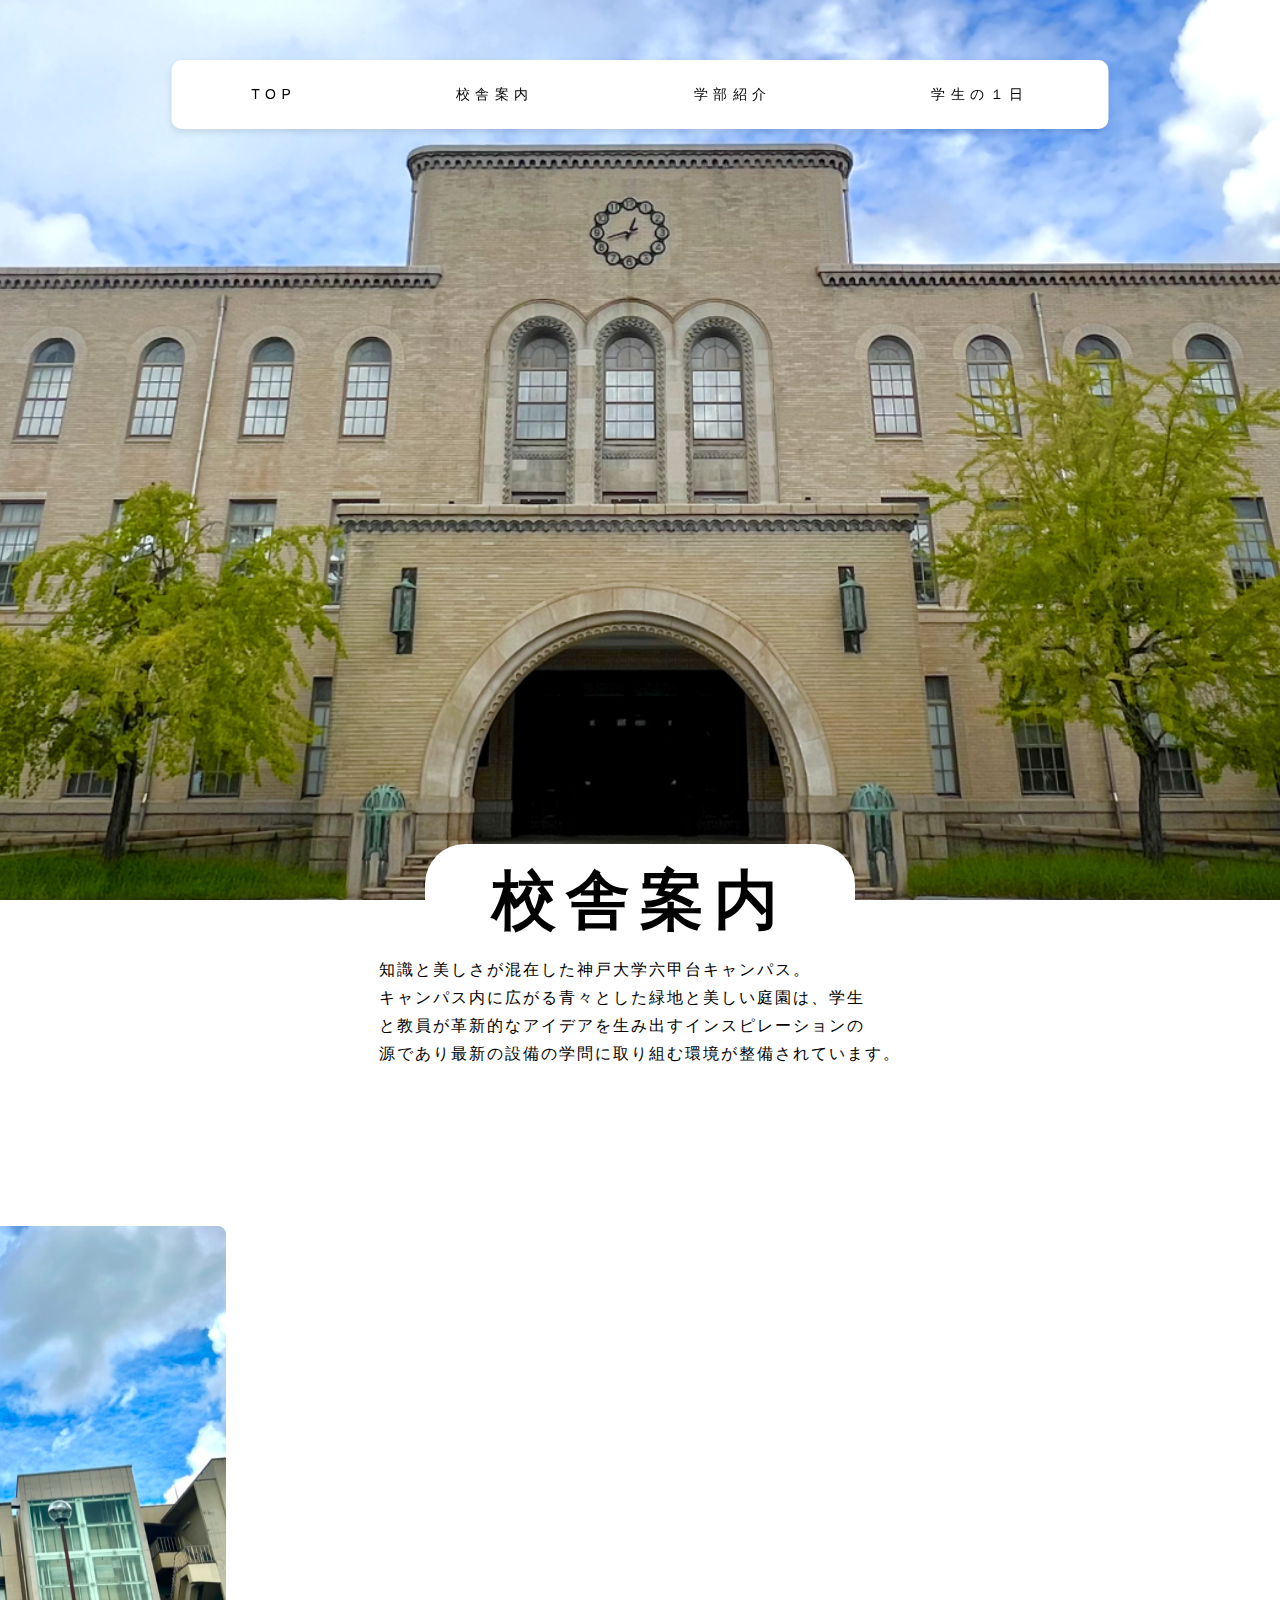
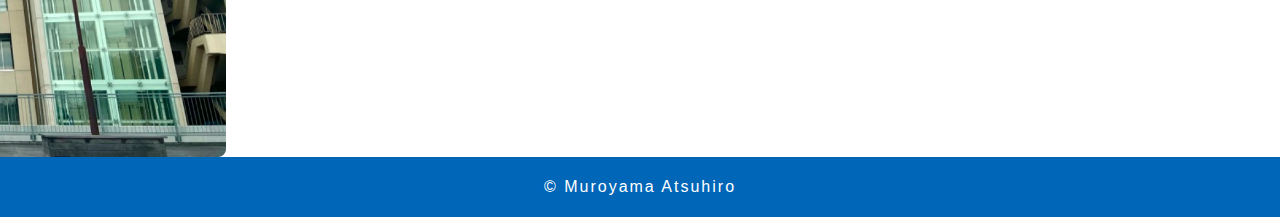
==== buildingindex.html @ 41a033a2 "add: make second view" ====
<!DOCTYPE html>
<html lang="en">
<head>
    <meta charset="UTF-8">
    <meta http-equiv="X-UA-Compatible" content="IE=edge">
    <meta name="viewport" content="width=device-width, initial-scale=1.0">
    <link rel="stylesheet" href="buildingstyle.css">
    <link rel="stylesheet" href="slick.css">
    <link rel="stylesheet" href="slick-theme.css">
    <script src="https://ajax.googleapis.com/ajax/libs/jquery/3.7.0/jquery.min.js"></script>
    <title>Document</title>
</head>
<body>
    <header>
        <ul>
            <li><a href="index.html">TOP</a></li>
            <li><a href="buildingindex.html">校舎案内</a></li>
            <li><a href="fuclityindex.html">学部紹介</a></li>
            <li><a href="studentindex.html">学生の１日</a></li>
        </ul>
    </header>
    <section id = "firstview">
        <div class="firstview-textbox">
            <h1>校舎案内</h1>
        </div>
    </section>
    <section id = "building-list-main-text">
        <p>知識と美しさが混在した神戸大学六甲台キャンパス。<br>
        キャンパス内に広がる青々とした緑地と美しい庭園は、学生<br>
        と教員が革新的なアイデアを生み出すインスピレーションの<br>
        源であり最新の設備の学問に取り組む環境が整備されています。
        </p>
    </section>
    <div class="building-list-images">
        <div>
            <img src="images/2_list_b.png" alt="" class="slide-img">
        </div>
        <div>
            <img src="images/2_list_e.png" alt="" class="slide-img">
        </div>
        <div>
            <img src="images/2_list_golabl.png" alt="" class="slide-img">
        </div>
    </div>
    <footer>
        <p>&copy; Muroyama Atsuhiro</p>
    </footer>
    <script src="js/wave.js"></script>
    <script src="js/slick.min.js"></script>
    <script src="js/main.js"></script>
</body>
</html>
---- buildingstyle.css ----
* {
    box-sizing: border-box;
    padding: 0;
    margin: 0;
}

p {
    font-size: 16px;
    letter-spacing: 2px;
}

body {
    font-family: 'Noto Sans JP', sans-serif;
}

a {
    color: inherit;
    text-decoration: none;
}

h2 {
    font-size: 16px;
    letter-spacing: 3px;

}

header {
    position: fixed;
    background-color: #fff;
    z-index: 1000;
    margin: 60px auto;
    left: 50%;
    transform: translateX(-50%);
    max-width: 937px;
    width: 100%;
    height: 69px;
    line-height: 69px;
    border-radius: 10px;
    box-shadow: 0 3px 6px rgba(0, 0, 0, 0.1);
}

ul {
    display: flex;
    justify-content: space-around;
    list-style: none;
    font-size: 14px;
    letter-spacing: 5.5px;
    font-weight: 500;
}

@media (max-width: 960px) {
    header {
        display: none;
    }
}

#firstview {
    background-color: #EBECEF;
    width: 100vw;
    height: 100vh;
    background-image:url(images/2_firstVIew.png);
    background-size: cover;
    background-position: center;
    position: relative;
}

#firstview h1{
    display: block;
    font-size: 64px;
    letter-spacing: 10px;
    background-color: #fff;
    text-align: center;
    width: 430px;
    height: 112px;
    line-height: 112px;
    border-radius: 40px;
    position: absolute;
    top:100%;
    transform: translateY(-50%);
    left: 0;
    right: 0;
    margin: auto;
}
.firstview-textbox{
    /* position: absolute;
    top:100%;
    transform: translateY(-50%); */
}
#building-list-main-text{
    margin-top: 56px;
    position: relative;
    height: 30vh;
}
#building-list-main-text p{
    line-height: 28px;
    position: absolute;
    /* 絶対位置指定を使用 */
    top: 0;
    /* 上端を画面の中央に配置 */
    left: 50%;
    /* 左端を画面の中央に配置 */
    transform: translateX(-50%);
    /* 中央揃えにするためにオフセットを調整 */
}
.building-list-images img{
    max-width: 858px;
    width: 100%;
    margin: 0 auto;
    padding: 0 30px;
}










footer {
    height: 60px;
    color: #fff;
    line-height: 60px;
    background-color: #0066B8;
    text-align: center;
    font-size: 14px;
    letter-spacing: 2px;
}
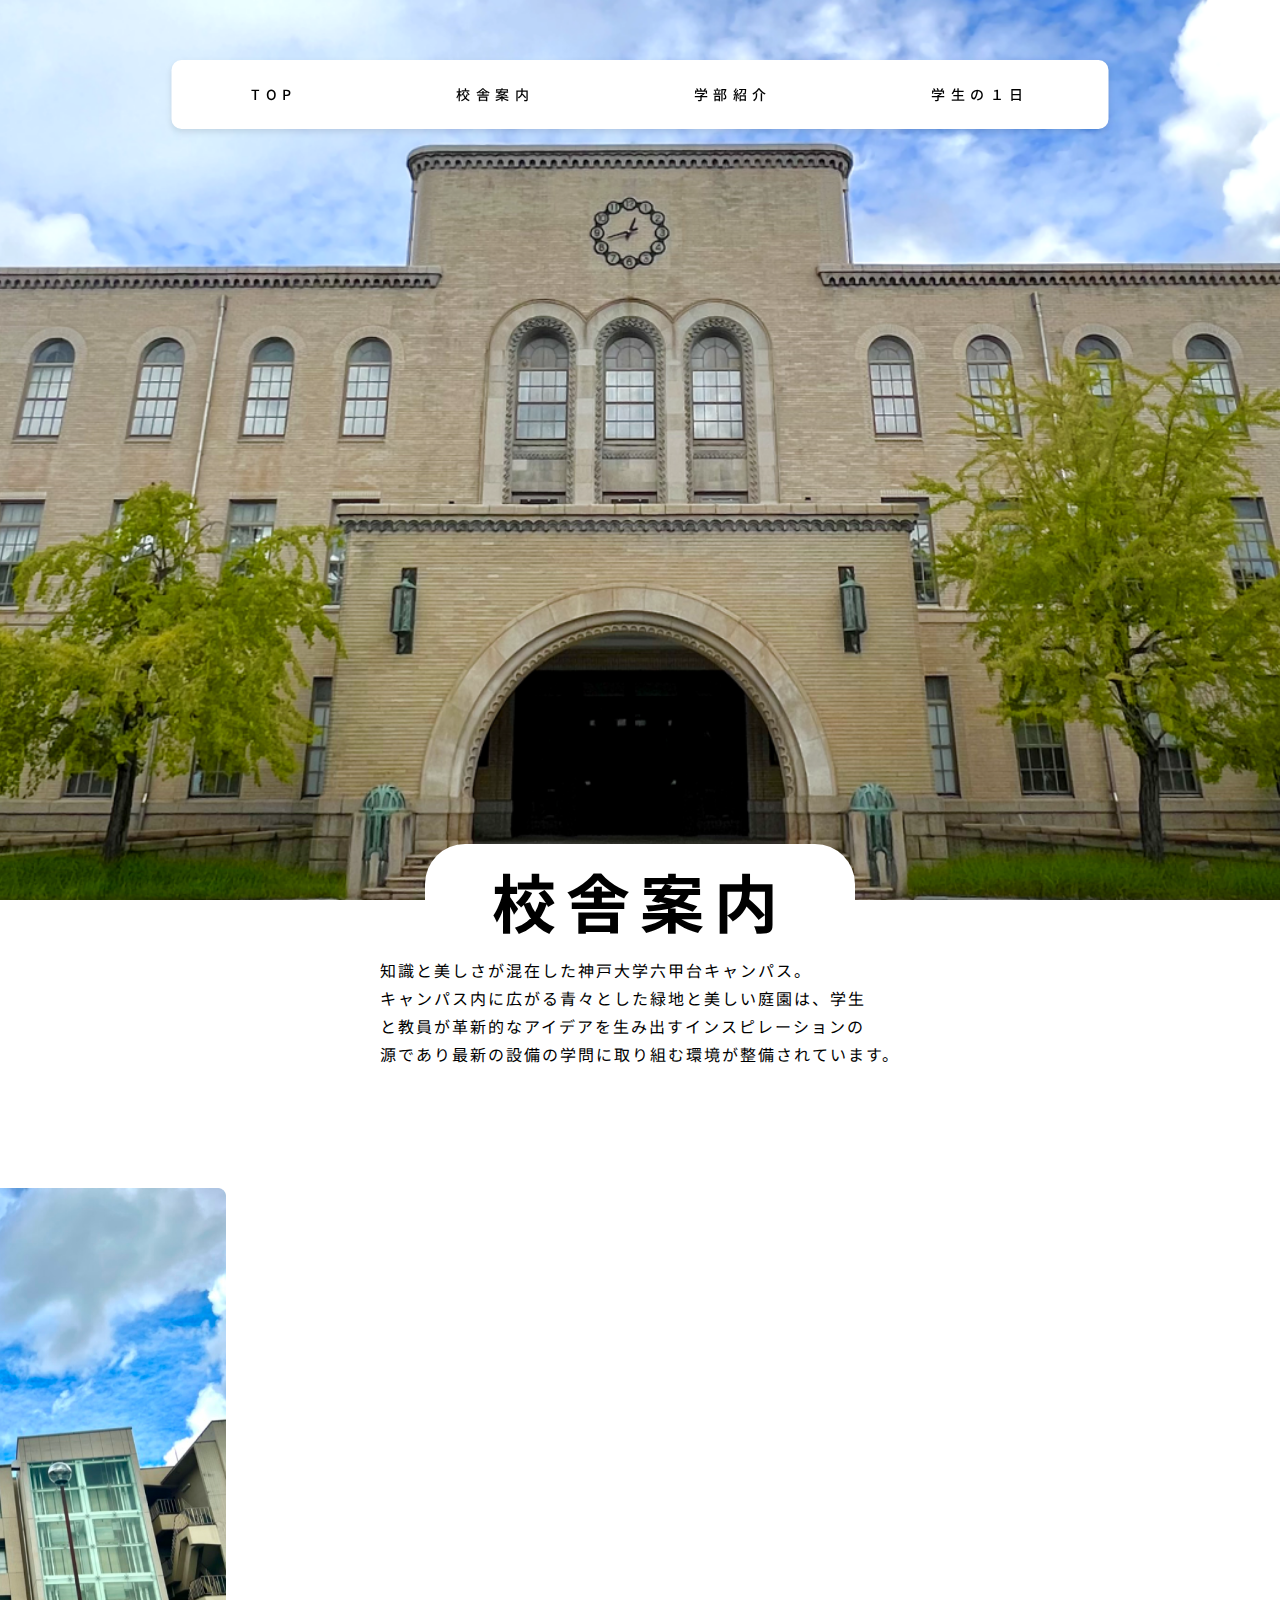
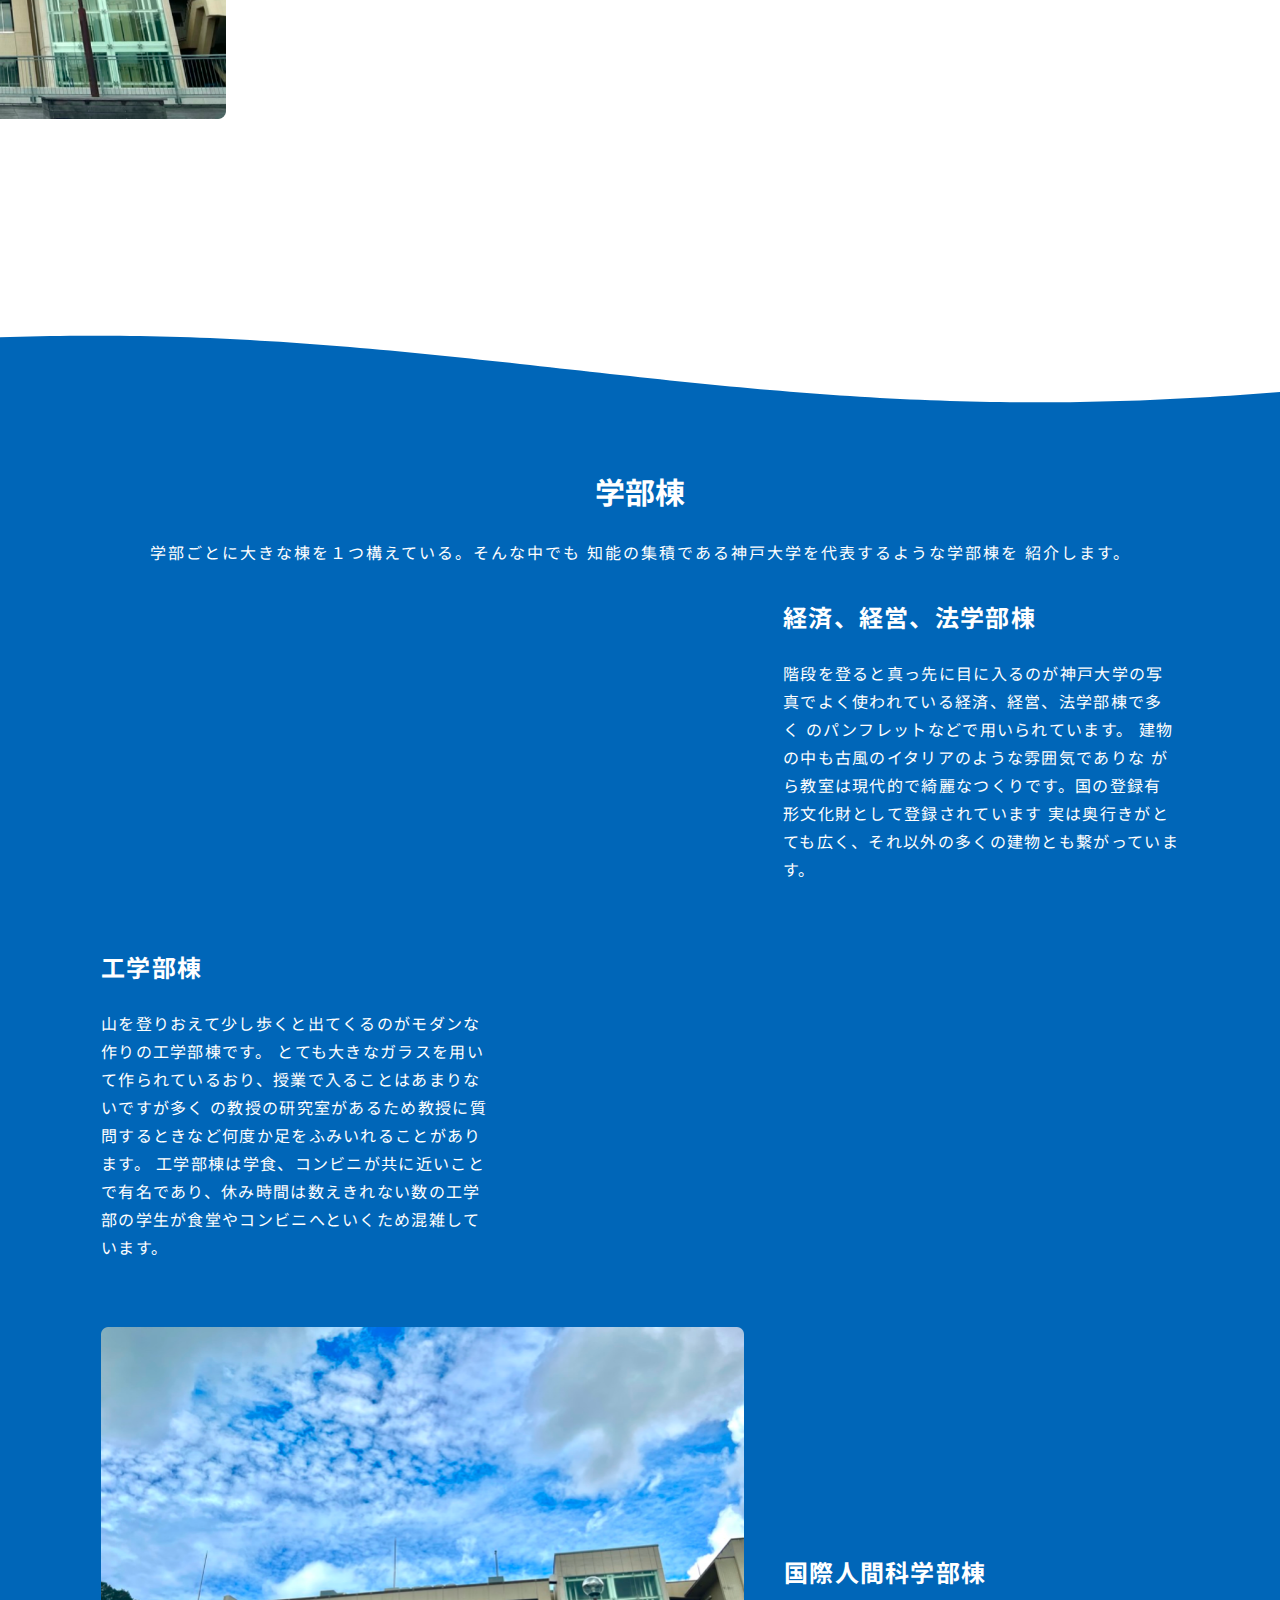
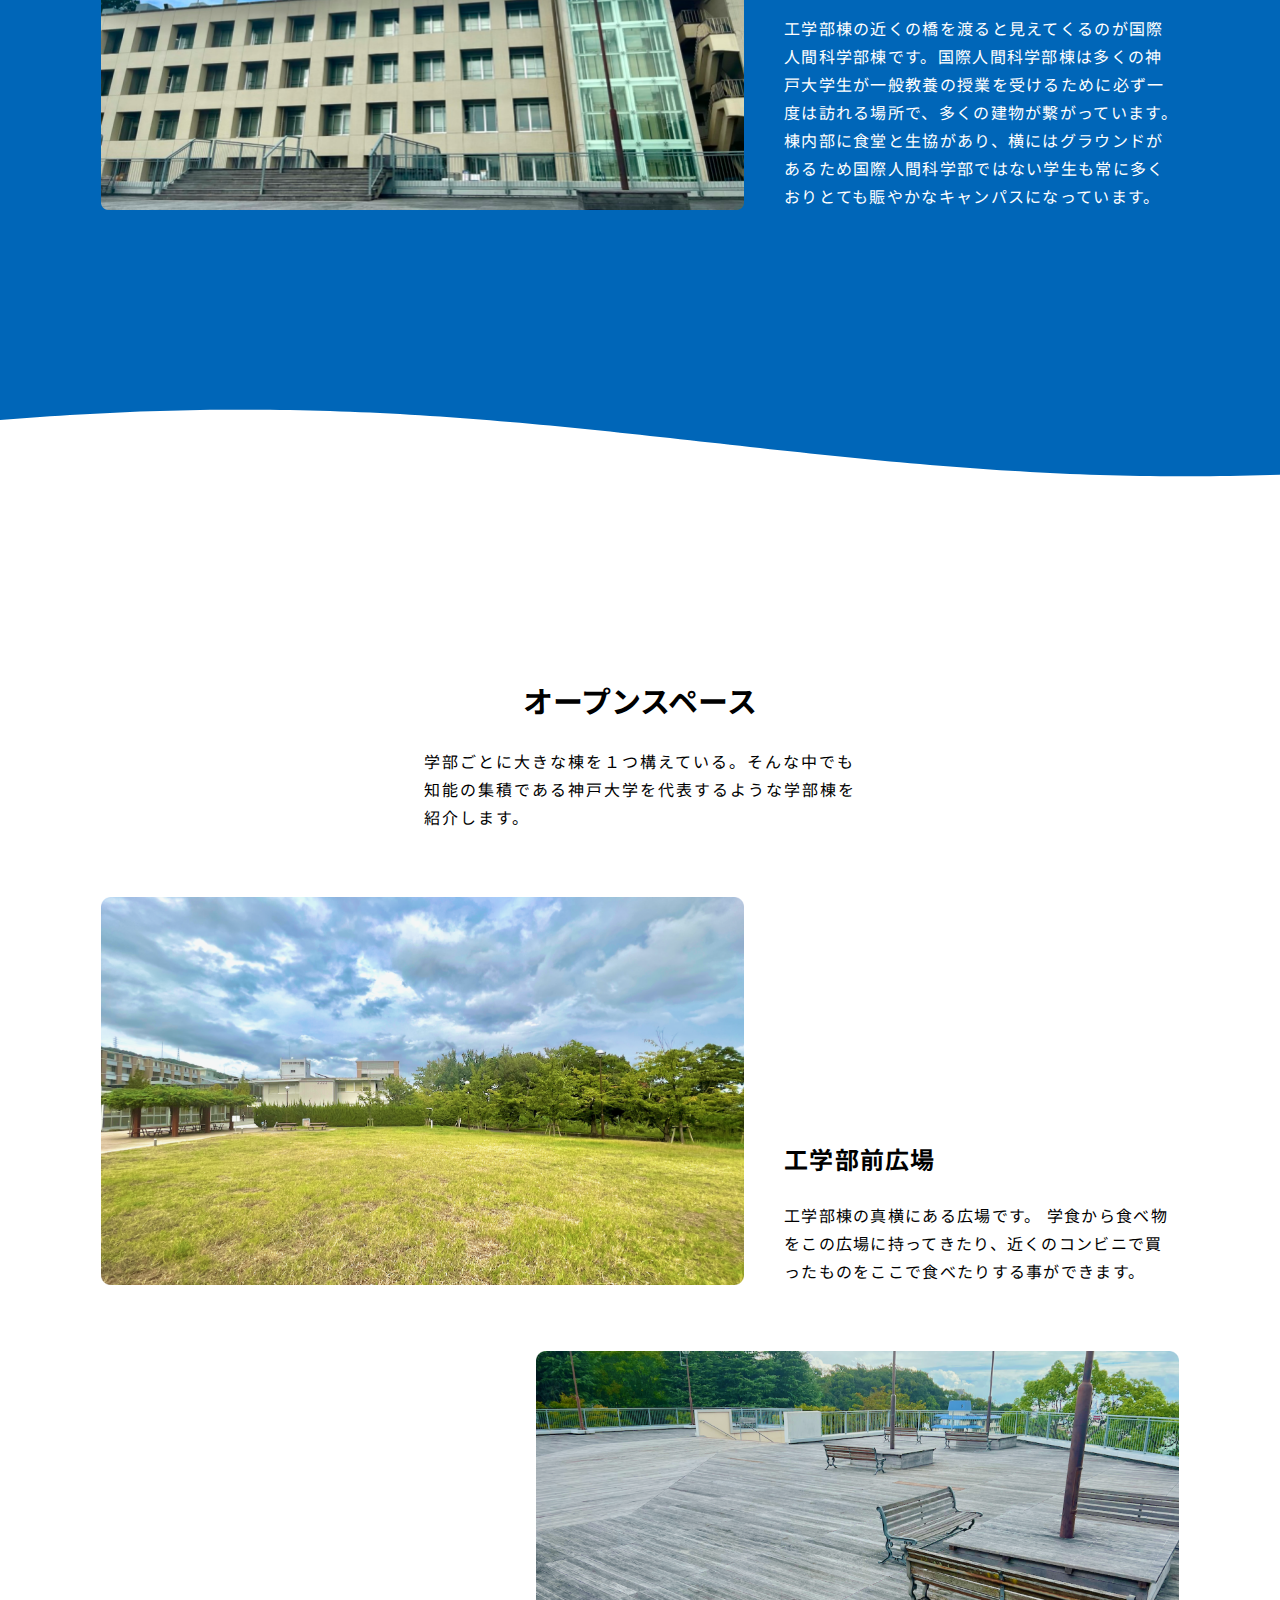
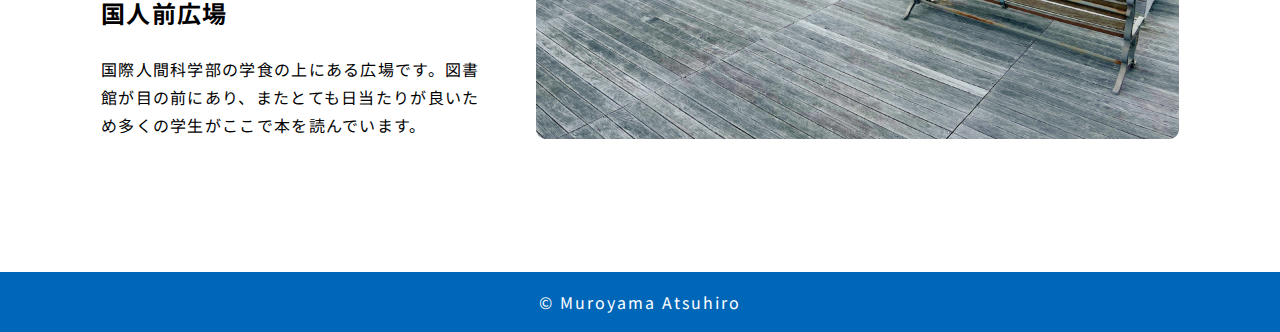
==== commit cf265e52: "add file" ====
--- a/buildingindex.html
+++ b/buildingindex.html
@@ -4,7 +4,12 @@
     <meta charset="UTF-8">
     <meta http-equiv="X-UA-Compatible" content="IE=edge">
     <meta name="viewport" content="width=device-width, initial-scale=1.0">
+    <link rel="preconnect" href="https://fonts.googleapis.com">
+    <link rel="preconnect" href="https://fonts.gstatic.com" crossorigin>
+    <link href="https://fonts.googleapis.com/css2?family=Noto+Sans+JP:wght@100;200;300;400;500;600;700;900&display=swap"
+        rel="stylesheet">
     <link rel="stylesheet" href="buildingstyle.css">
+    <link rel="stylesheet" href="wavewhite.css">
     <link rel="stylesheet" href="slick.css">
     <link rel="stylesheet" href="slick-theme.css">
     <script src="https://ajax.googleapis.com/ajax/libs/jquery/3.7.0/jquery.min.js"></script>
@@ -42,6 +47,83 @@
             <img src="images/2_list_golabl.png" alt="" class="slide-img">
         </div>
     </div>
+    <section id = "faculity-building">
+        <div class="wave">
+            <canvas id="waveCanvas"></canvas>
+        </div>
+        <div class="faculity-building-content-box">
+            <div class="faculity-building-text">
+                <h3>学部棟</h3>
+                <p>学部ごとに大きな棟を１つ構えている。そんな中でも
+                知能の集積である神戸大学を代表するような学部棟を
+                紹介します。</p>
+            </div>
+            <div class = "faculity-building-contents">
+                <div class="fuculity-building-content">
+                    <img src="images/2_list_b.png" alt="">
+                    <div class="fuculity-building-textcontent">
+                        <h3>経済、経営、法学部棟</h3>
+                        <p>階段を登ると真っ先に目に入るのが神戸大学の写
+                            真でよく使われている経済、経営、法学部棟で多く
+                            のパンフレットなどで用いられています。
+                            建物の中も古風のイタリアのような雰囲気でありな
+                            がら教室は現代的で綺麗なつくりです。国の登録有
+                            形文化財として登録されています
+                            実は奥行きがとても広く、それ以外の多くの建物とも繋がっています。</p>
+                    </div>
+                </div>
+                <div class="reverse-fuculity-building-content">
+                    <div class="fuculity-building-textcontent">
+                        <h3>工学部棟</h3>
+                        <p>山を登りおえて少し歩くと出てくるのがモダンな作りの工学部棟です。
+                            とても大きなガラスを用いて作られているおり、授業で入ることはあまりないですが多く
+                            の教授の研究室があるため教授に質問するときなど何度か足をふみいれることがあります。
+                            工学部棟は学食、コンビニが共に近いことで有名であり、休み時間は数えきれない数の工学部の学生が食堂やコンビニへといくため混雑しています。</p>
+                    </div>
+                    <img src="images/2_list_e.png" alt="">
+                </div>
+                <div class="fuculity-building-content">
+                    <img src="images/2_list_golabl.png" alt="">
+                    <div class="fuculity-building-textcontent">
+                        <h3>国際人間科学部棟</h3>
+                        <p>工学部棟の近くの橋を渡ると見えてくるのが国際人間科学部棟です。国際人間科学部棟は多くの神戸大学生が一般教養の授業を受けるために必ず一度は訪れる場所で、多くの建物が繋がっています。
+                        棟内部に食堂と生協があり、横にはグラウンドがあるため国際人間科学部ではない学生も常に多くおりとても賑やかなキャンパスになっています。</p>
+                    </div>
+                </div>
+            </div>
+        </div>
+
+    </section>
+    <section id="faculity-building-rest">
+        <div class="wave">
+            <canvas id="waveCanvas2"></canvas>
+        </div>
+        <div class="faculity-rest-building-box">
+            <div class="faculity-rest-building-text">
+                <h3>オープンスペース</h3>
+                <p>学部ごとに大きな棟を１つ構えている。そんな中でも<br>
+                    知能の集積である神戸大学を代表するような学部棟を<br>
+                    紹介します。</p>
+            </div>
+            <div class="faculity-building-contents,faculity-openspace-container">
+                <div class="fuculity-building-content">
+                    <img src="images/2_openspace_e.png" alt="">
+                    <div class="fuculity-building-textcontent">
+                        <h3>工学部前広場</h3>
+                        <p>工学部棟の真横にある広場です。
+                        学食から食べ物をこの広場に持ってきたり、近くのコンビニで買ったものをここで食べたりする事ができます。</p>
+                    </div>
+                </div>
+                <div class="reverse-fuculity-building-content">
+                    <div class="fuculity-building-textcontent">
+                        <h3>国人前広場</h3>
+                        <p>国際人間科学部の学食の上にある広場です。図書館が目の前にあり、またとても日当たりが良いため多くの学生がここで本を読んでいます。</p>
+                    </div>
+                    <img src="images/2_openspace_g.png" alt="">
+                </div>
+            </div>
+        </div>
+    </section>
     <footer>
         <p>&copy; Muroyama Atsuhiro</p>
     </footer>
--- a/buildingstyle.css
+++ b/buildingstyle.css
@@ -2,16 +2,16 @@
     box-sizing: border-box;
     padding: 0;
     margin: 0;
+    font-family: 'Noto Sans JP',
+    sans-serif;
 }
 
 p {
     font-size: 16px;
     letter-spacing: 2px;
-}
-
-body {
-    font-family: 'Noto Sans JP', sans-serif;
-}
+    font-weight: 400;
+}
+
 
 a {
     color: inherit;
@@ -86,21 +86,31 @@
     top:100%;
     transform: translateY(-50%); */
 }
+@media (max-width: 440px) {
+    #firstview h1 {
+        font-size: 24px;
+        width: 70%;
+        height: 64px;
+        line-height: 64px;
+    }
+    .reverse-fuculity-building-content img {
+        width: 100%;
+    }
+    #building-list-main-text p {
+        padding: 0 30px;
+    }
+    #firstview{
+        height: 80vh;
+    }
+}
 #building-list-main-text{
-    margin-top: 56px;
     position: relative;
-    height: 30vh;
+    width: fit-content;
+    margin: 0 auto;
+    padding: 56px 0 120px;
 }
 #building-list-main-text p{
     line-height: 28px;
-    position: absolute;
-    /* 絶対位置指定を使用 */
-    top: 0;
-    /* 上端を画面の中央に配置 */
-    left: 50%;
-    /* 左端を画面の中央に配置 */
-    transform: translateX(-50%);
-    /* 中央揃えにするためにオフセットを調整 */
 }
 .building-list-images img{
     max-width: 858px;
@@ -108,17 +118,125 @@
     margin: 0 auto;
     padding: 0 30px;
 }
-
-
-
-
-
-
-
-
-
+.building-list-images{
+    margin-bottom: 350px;
+}
+
+
+#faculity-building{
+    width: 100vw;
+    height: fit-content;
+    background-color: #0066B8;
+    color: #fff;
+    padding: 0 0 100px 0;
+}
+.faculity-building-text h3{
+    font-size: 30px;
+    text-align: center;
+    font-weight: bold;
+}
+.faculity-building-text{
+    width: fit-content;
+    margin: 0 auto;
+}
+.faculity-building-text p{
+    margin-top: 25px;
+    line-height: 28px;
+}
+.fuculity-building-content{
+    padding: 33px 0;
+    max-width: 1078px;
+    margin: 0 auto;
+    width: 100%;
+    display: flex;
+    justify-content: center;
+    align-items: flex-end;
+    gap: 40px;
+}
+.fuculity-building-content img {
+    width: 643px;
+}
+.reverse-fuculity-building-content {
+    padding: 33px 0;
+    max-width: 1078px;
+    margin: 0 auto;
+    width: 100%;
+    display: flex;
+    justify-content: center;
+    align-items: flex-end;
+    gap: 40px;
+}
+
+.reverse-fuculity-building-content img {
+    width: 643px;
+}
+.fuculity-building-textcontent{
+    max-width: 396px;
+    width: 100%;
+}
+.fuculity-building-textcontent h3{
+    font-size: 24px;
+    letter-spacing: 1.3px;
+    font-weight: bold;
+}
+.fuculity-building-textcontent p {
+    font-size: 16px;
+    letter-spacing: 1.3px;
+    line-height: 28px;
+    margin-top: 25px;
+}
+#waveCanvas2 {
+    transform: rotate(180deg);
+    /* transform-origin: center bottom; */
+    position: relative;
+}
+.faculity-rest-building-text h3 {
+    font-size: 30px;
+    text-align: center;
+    font-weight: bold;
+}
+
+.faculity-rest-building-text {
+    width: fit-content;
+    margin: 0 auto;
+    padding: 130px 0 33px;
+}
+
+.faculity-rest-building-text p {
+    margin-top: 25px;
+    line-height: 28px;
+}
+
+@media (max-width: 1024px) {
+.fuculity-building-content{
+    flex-direction: column;
+    align-items: flex-start;
+}
+.reverse-fuculity-building-content{
+    flex-direction: column-reverse;
+    align-items: flex-start;
+}
+.reverse-content{
+    flex-direction: column-reverse;
+}
+.faculity-building-content-box {
+    padding: 0 30px;
+}
+.faculity-rest-building-box{
+    padding: 0 30px;
+}
+}
+@media (max-width: 670px) {
+    .fuculity-building-content img {
+        width: 100%; 
+    }
+    .reverse-fuculity-building-content img {
+        width: 100%;
+    }
+}
 
 footer {
+    margin-top: 100px;
     height: 60px;
     color: #fff;
     line-height: 60px;
--- a/wavewhite.css
+++ b/wavewhite.css
@@ -0,0 +1,22 @@
+.wave {
+    position: relative;
+}
+
+.wave:nth-child(1) {
+    background: #ffffff;
+}
+
+.wave:nth-child(2) {
+    background: #43c0e4;
+}
+
+.wave:nth-child(3) {
+    background: #43c0e4;
+}
+
+.wave canvas {
+    position: absolute;
+    bottom: 0;
+    left: 0;
+    width: 100%;
+}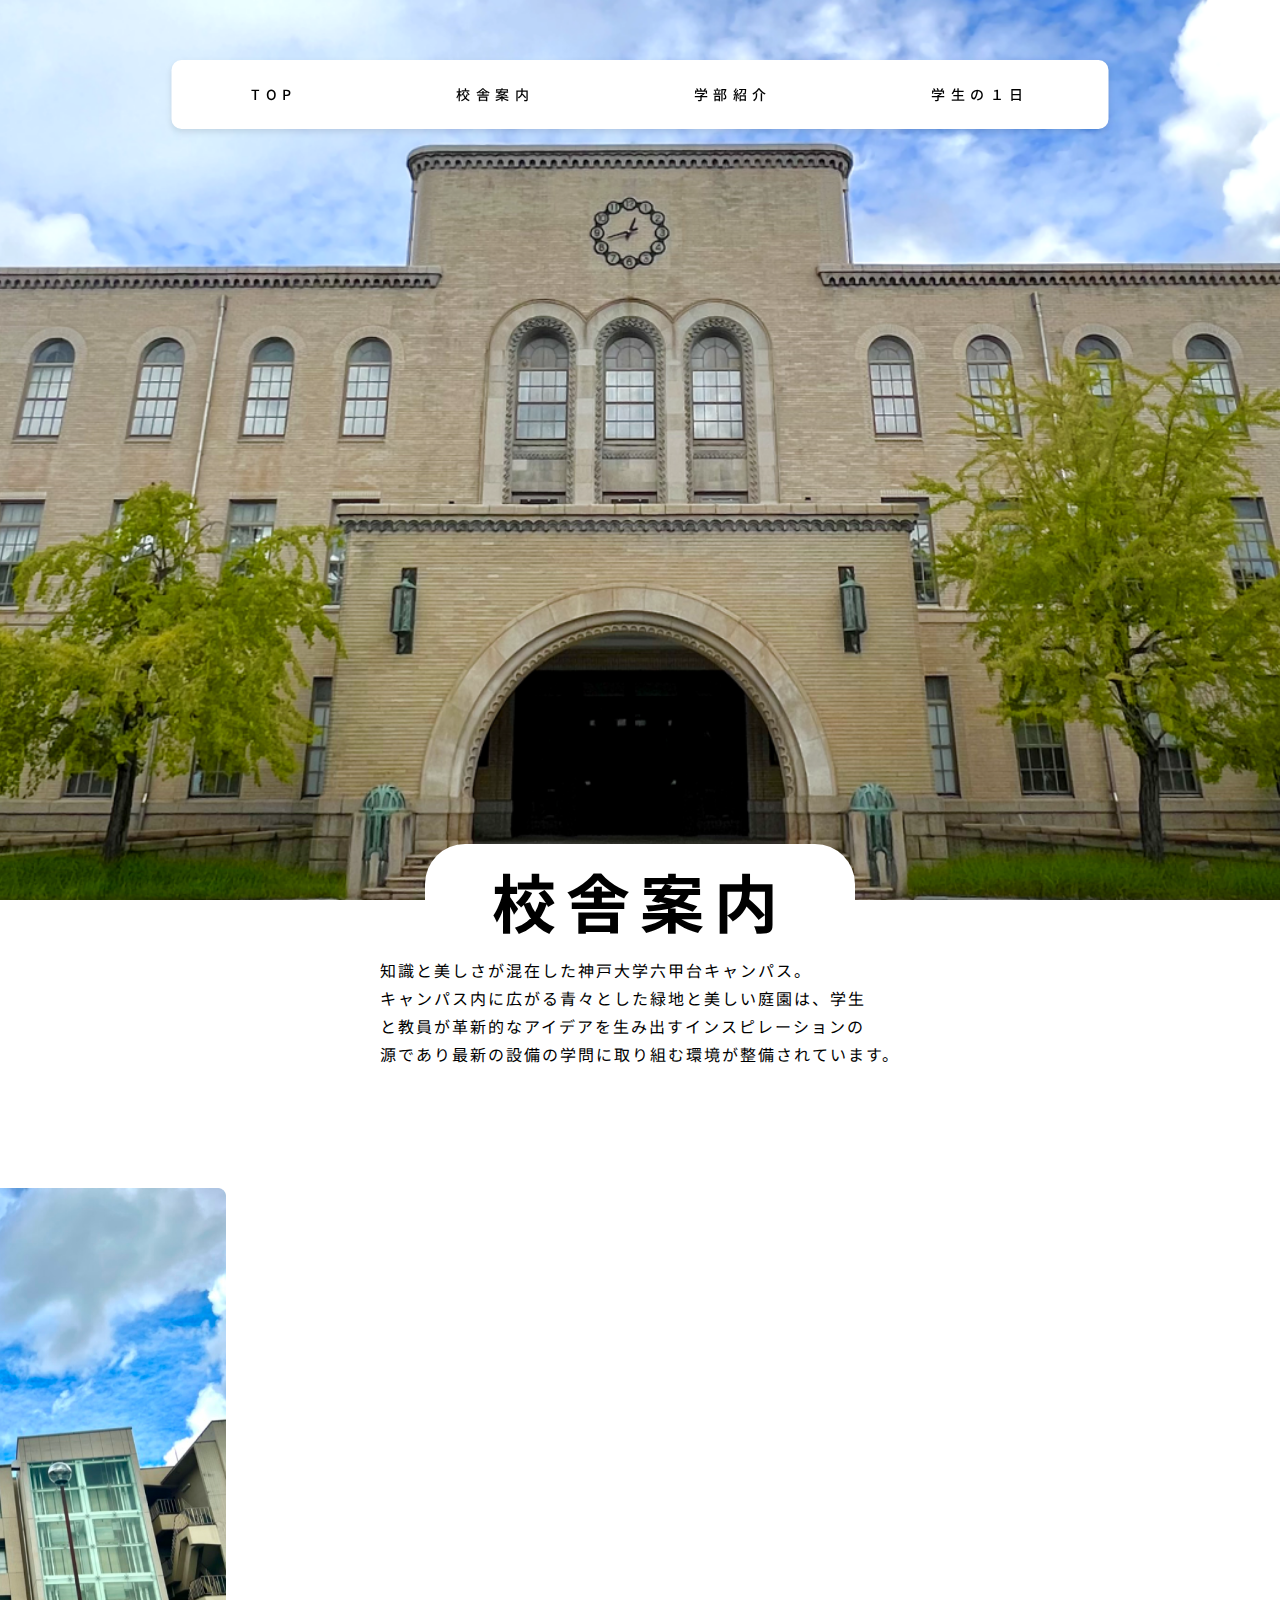
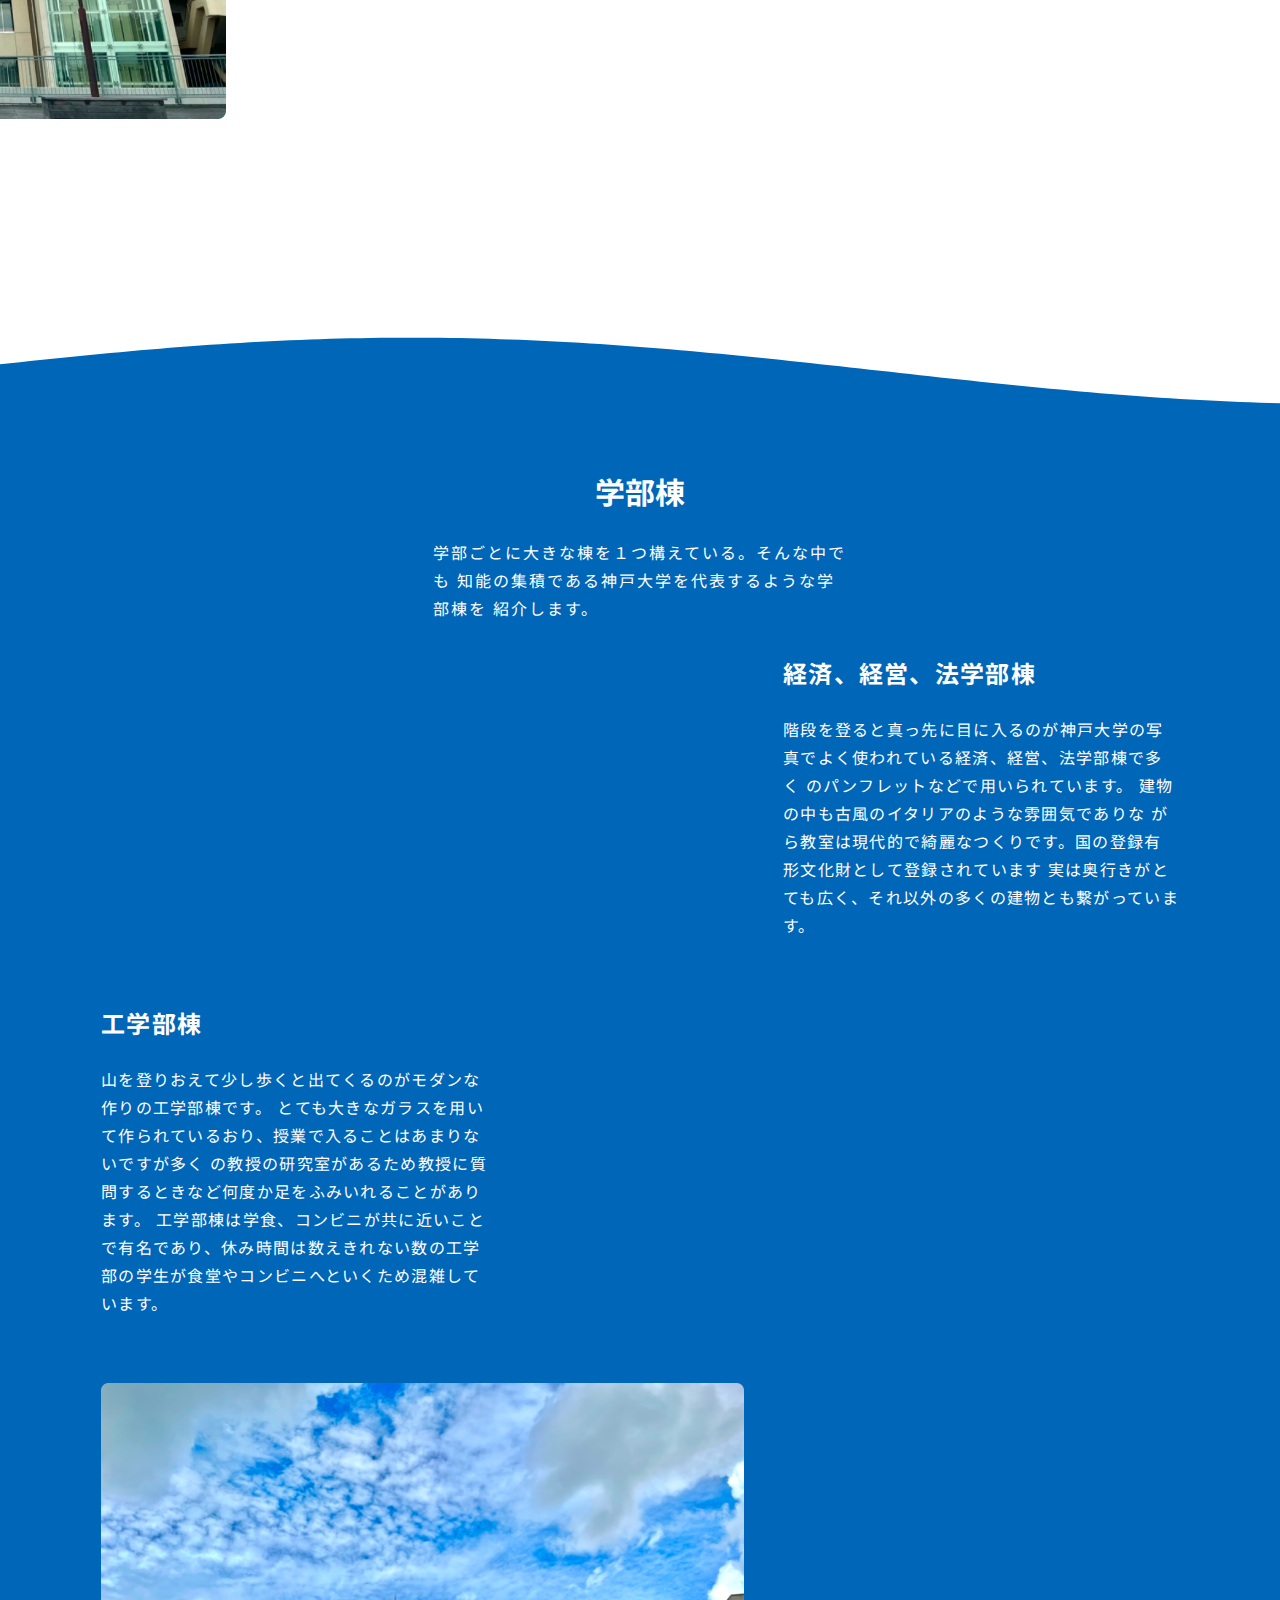
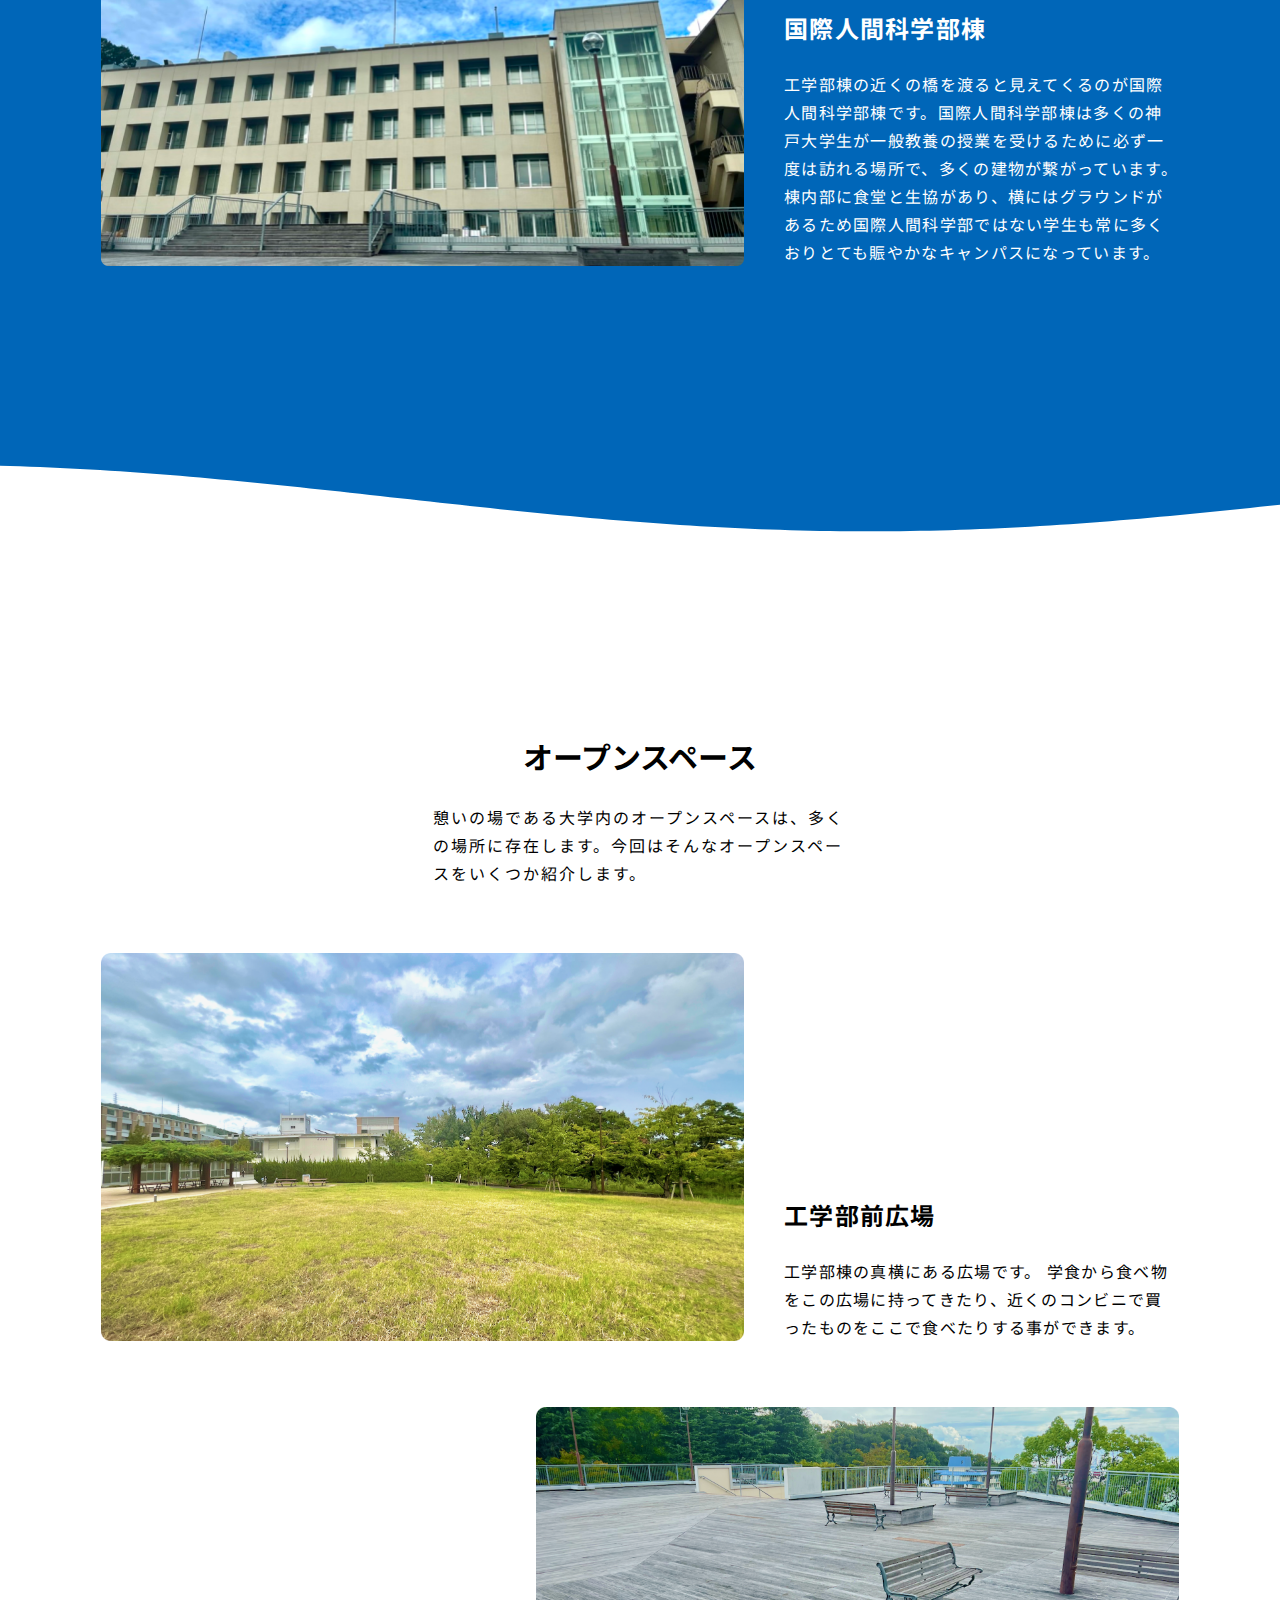
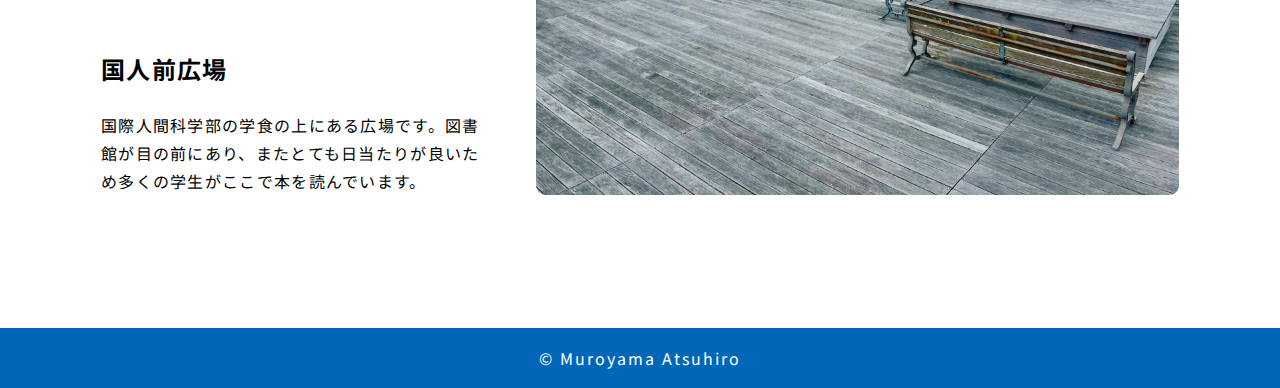
==== commit dd2f05c8: "fix: text content and design of text" ====
--- a/buildingindex.html
+++ b/buildingindex.html
@@ -101,9 +101,7 @@
         <div class="faculity-rest-building-box">
             <div class="faculity-rest-building-text">
                 <h3>オープンスペース</h3>
-                <p>学部ごとに大きな棟を１つ構えている。そんな中でも<br>
-                    知能の集積である神戸大学を代表するような学部棟を<br>
-                    紹介します。</p>
+                <p>憩いの場である大学内のオープンスペースは、多くの場所に存在します。今回はそんなオープンスペースをいくつか紹介します。</p>
             </div>
             <div class="faculity-building-contents,faculity-openspace-container">
                 <div class="fuculity-building-content">
--- a/buildingstyle.css
+++ b/buildingstyle.css
@@ -50,7 +50,20 @@
 
 @media (max-width: 960px) {
     header {
-        display: none;
+        width: 90%;
+        margin: 30px auto;
+    }
+}
+@media (max-width: 440px) {
+
+    ul {
+        font-size: 8px;
+        letter-spacing: 3px;
+    }
+
+    header {
+        height: 50px;
+        line-height: 50px;
     }
 }
 
@@ -81,11 +94,6 @@
     right: 0;
     margin: auto;
 }
-.firstview-textbox{
-    /* position: absolute;
-    top:100%;
-    transform: translateY(-50%); */
-}
 @media (max-width: 440px) {
     #firstview h1 {
         font-size: 24px;
@@ -142,6 +150,8 @@
 .faculity-building-text p{
     margin-top: 25px;
     line-height: 28px;
+    max-width: 414px;
+    width: 100%;
 }
 .fuculity-building-content{
     padding: 33px 0;
@@ -185,8 +195,11 @@
     line-height: 28px;
     margin-top: 25px;
 }
+#waveCanvas {
+    transform: translateY(2px);
+}
 #waveCanvas2 {
-    transform: rotate(180deg);
+    transform: rotate(180deg) translateY(1px);
     /* transform-origin: center bottom; */
     position: relative;
 }
@@ -205,6 +218,8 @@
 .faculity-rest-building-text p {
     margin-top: 25px;
     line-height: 28px;
+    max-width: 414px;
+    width: 100%;
 }
 
 @media (max-width: 1024px) {
--- a/wavewhite.css
+++ b/wavewhite.css
@@ -7,11 +7,11 @@
 }
 
 .wave:nth-child(2) {
-    background: #43c0e4;
+    background: #ffffff;
 }
 
 .wave:nth-child(3) {
-    background: #43c0e4;
+    background: #ffffff;
 }
 
 .wave canvas {
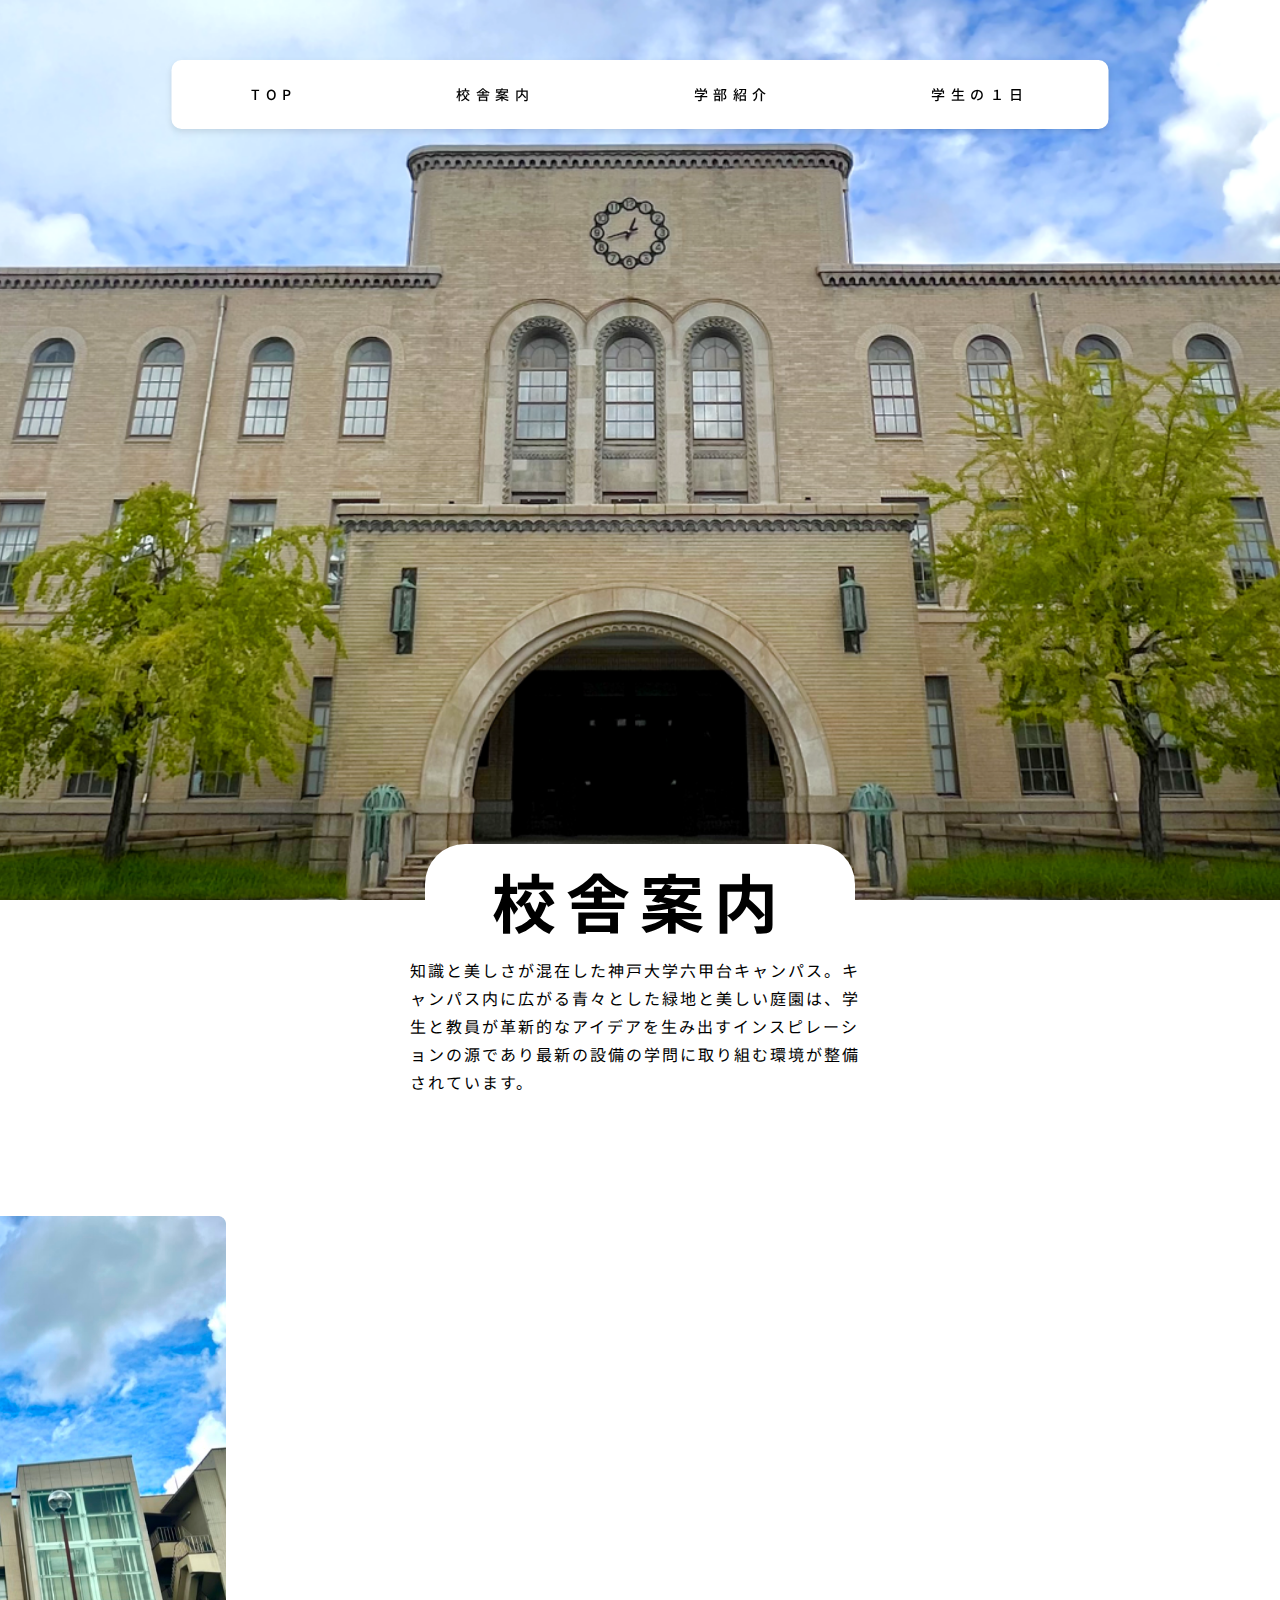
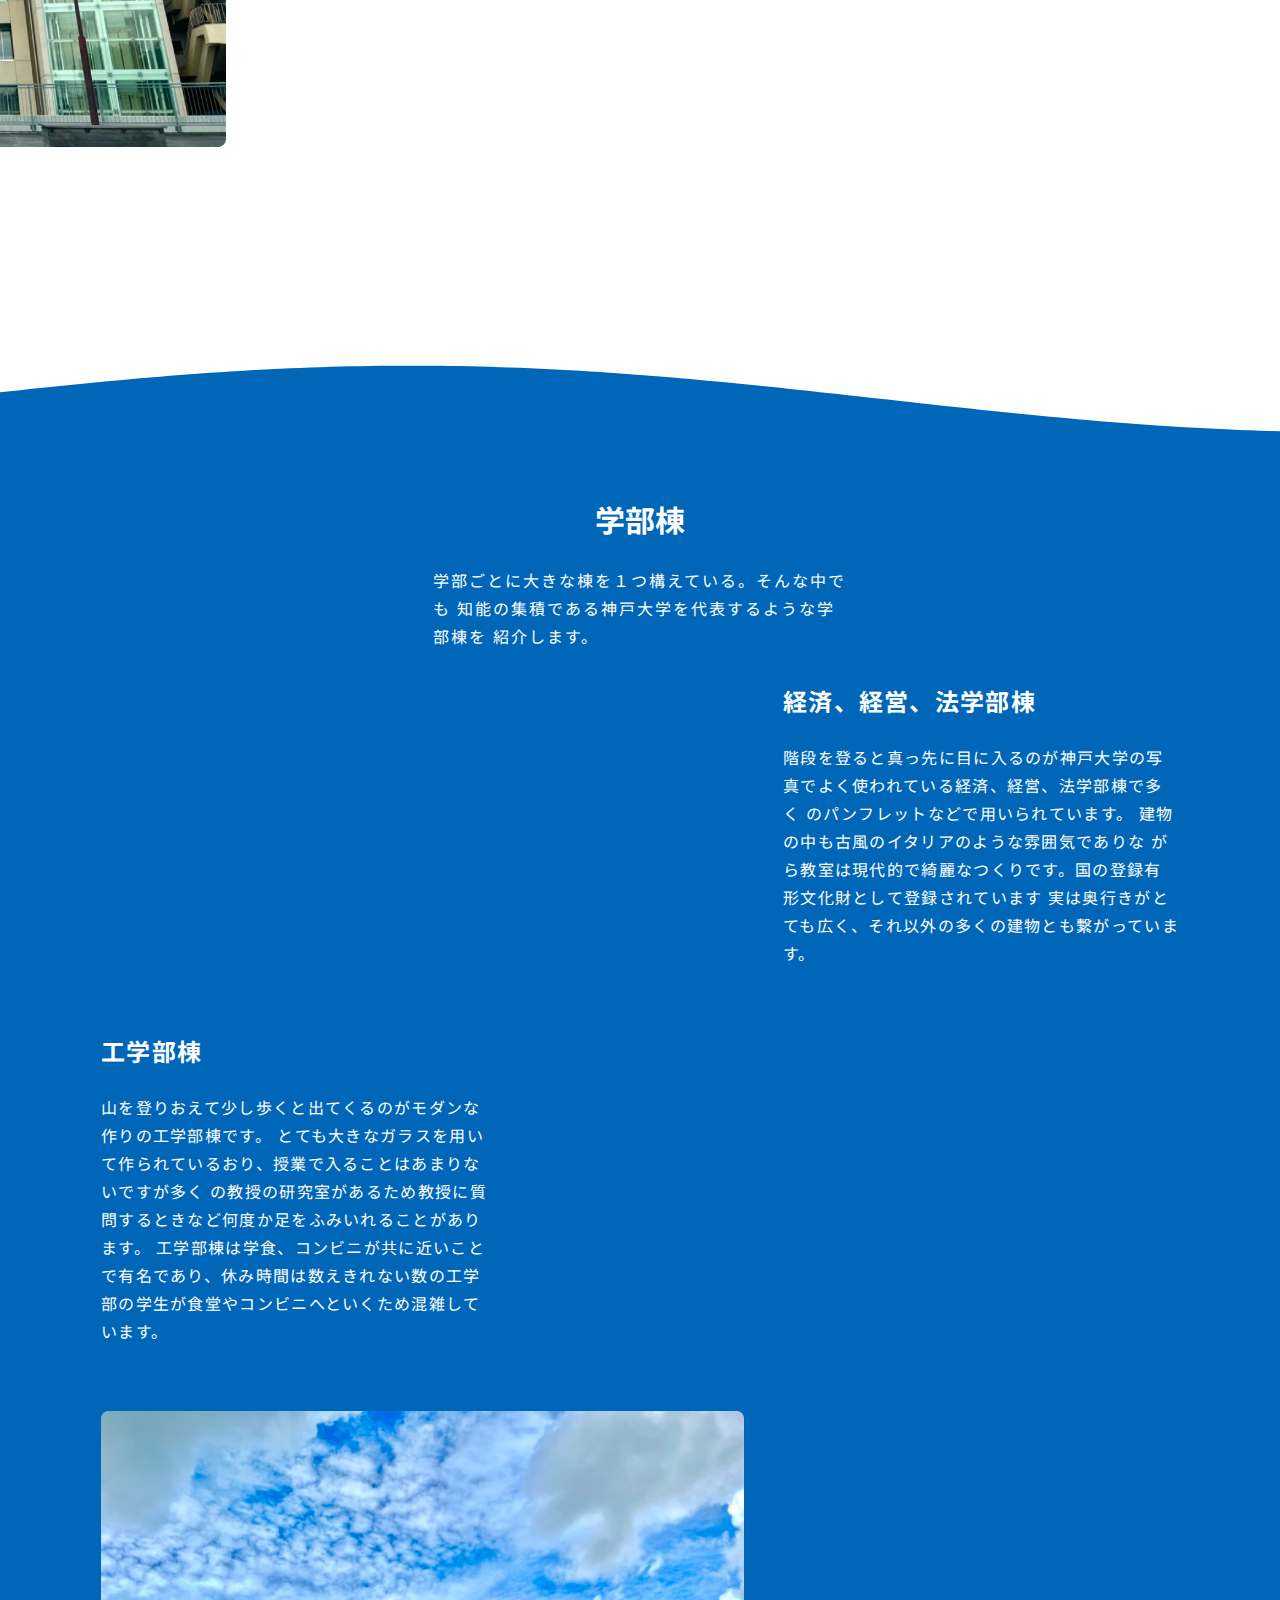
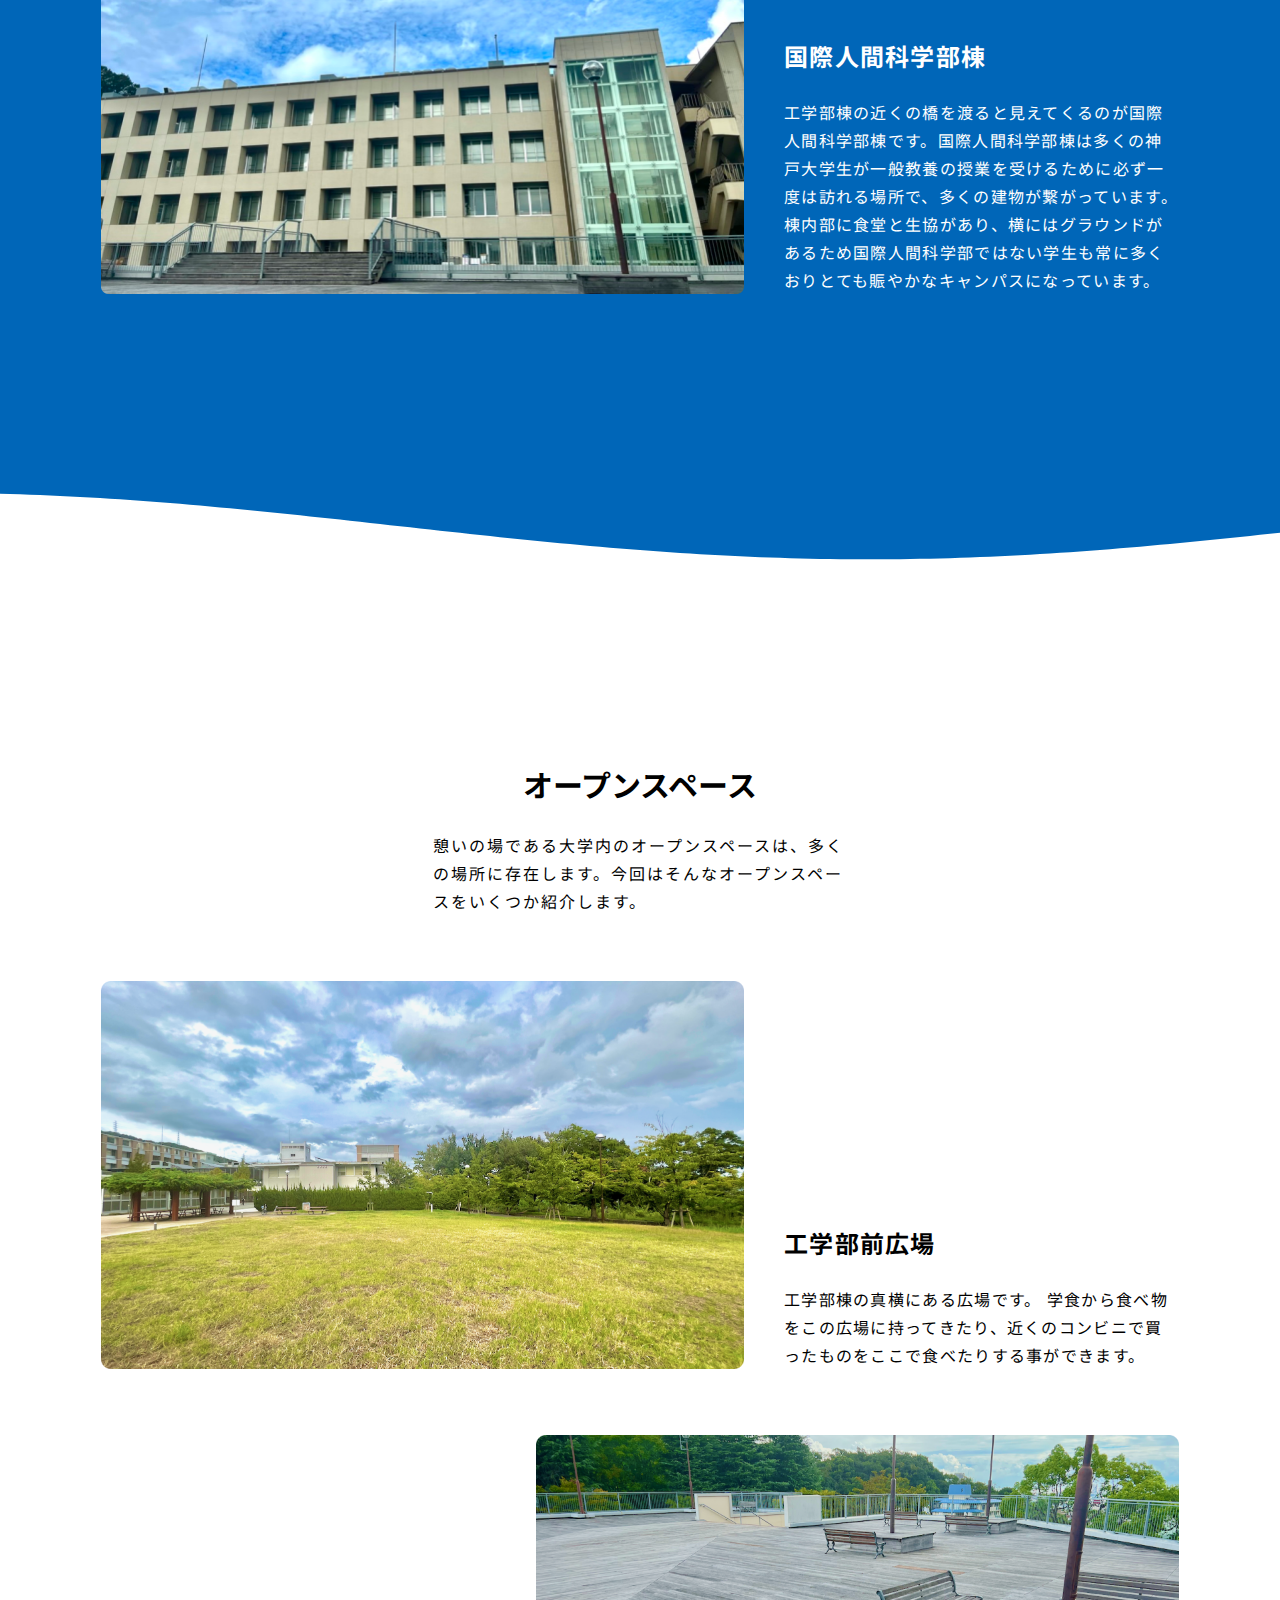
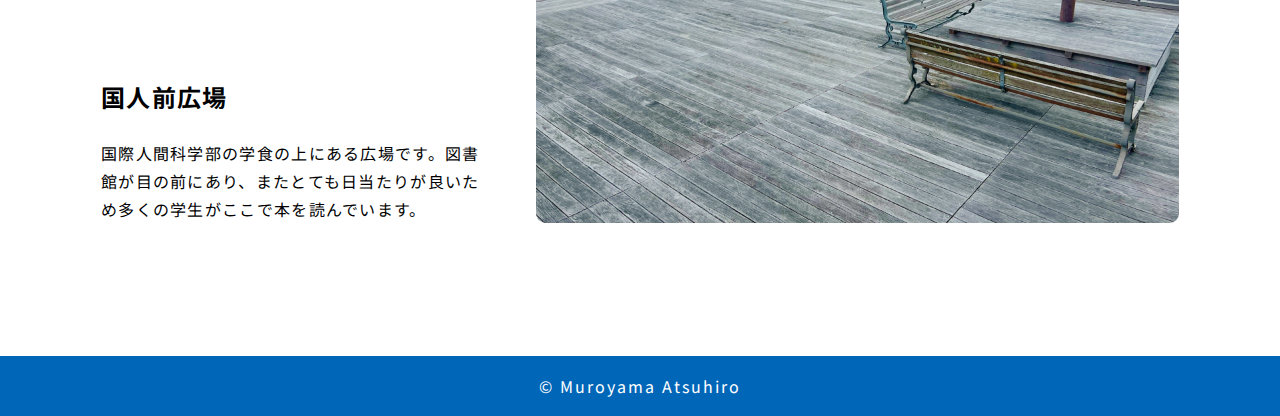
==== commit d2fa23dc: "fix:change text" ====
--- a/buildingindex.html
+++ b/buildingindex.html
@@ -30,10 +30,7 @@
         </div>
     </section>
     <section id = "building-list-main-text">
-        <p>知識と美しさが混在した神戸大学六甲台キャンパス。<br>
-        キャンパス内に広がる青々とした緑地と美しい庭園は、学生<br>
-        と教員が革新的なアイデアを生み出すインスピレーションの<br>
-        源であり最新の設備の学問に取り組む環境が整備されています。
+        <p>知識と美しさが混在した神戸大学六甲台キャンパス。キャンパス内に広がる青々とした緑地と美しい庭園は、学生と教員が革新的なアイデアを生み出すインスピレーションの源であり最新の設備の学問に取り組む環境が整備されています。
         </p>
     </section>
     <div class="building-list-images">
--- a/buildingstyle.css
+++ b/buildingstyle.css
@@ -119,6 +119,8 @@
 }
 #building-list-main-text p{
     line-height: 28px;
+    max-width: 460px;
+    width: 100%;
 }
 .building-list-images img{
     max-width: 858px;
@@ -129,7 +131,17 @@
 .building-list-images{
     margin-bottom: 350px;
 }
-
+@media (max-width: 1000px) {
+    .building-list-images {
+        margin-bottom: 150px;
+    }
+    .building-list-images img {
+        max-width: 858px;
+        width: 100%;
+        margin: 0 auto;
+        padding: 0 10px;
+    }
+}
 
 #faculity-building{
     width: 100vw;
@@ -226,10 +238,15 @@
 .fuculity-building-content{
     flex-direction: column;
     align-items: flex-start;
+    gap: 15px;
 }
 .reverse-fuculity-building-content{
     flex-direction: column-reverse;
     align-items: flex-start;
+    gap: 15px;
+}
+.fuculity-building-textcontent p{
+    margin-top: 15px;
 }
 .reverse-content{
     flex-direction: column-reverse;
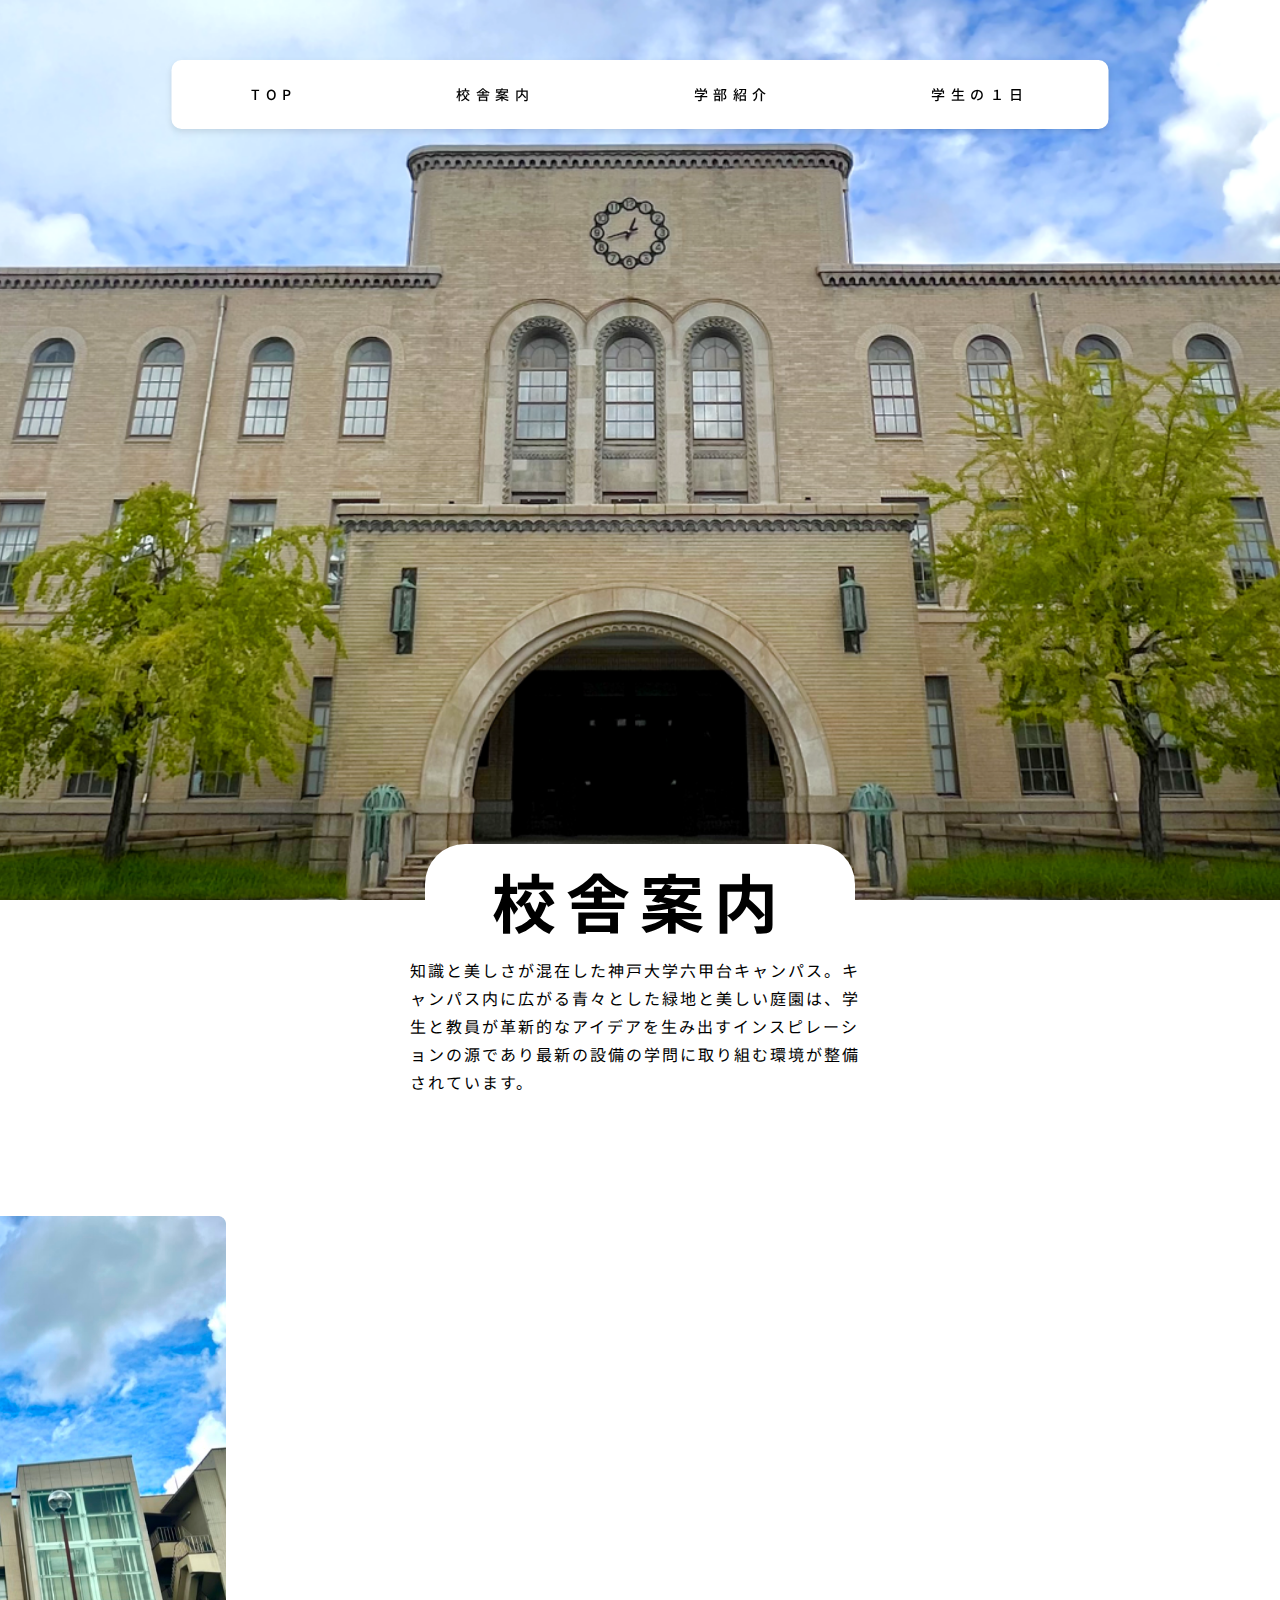
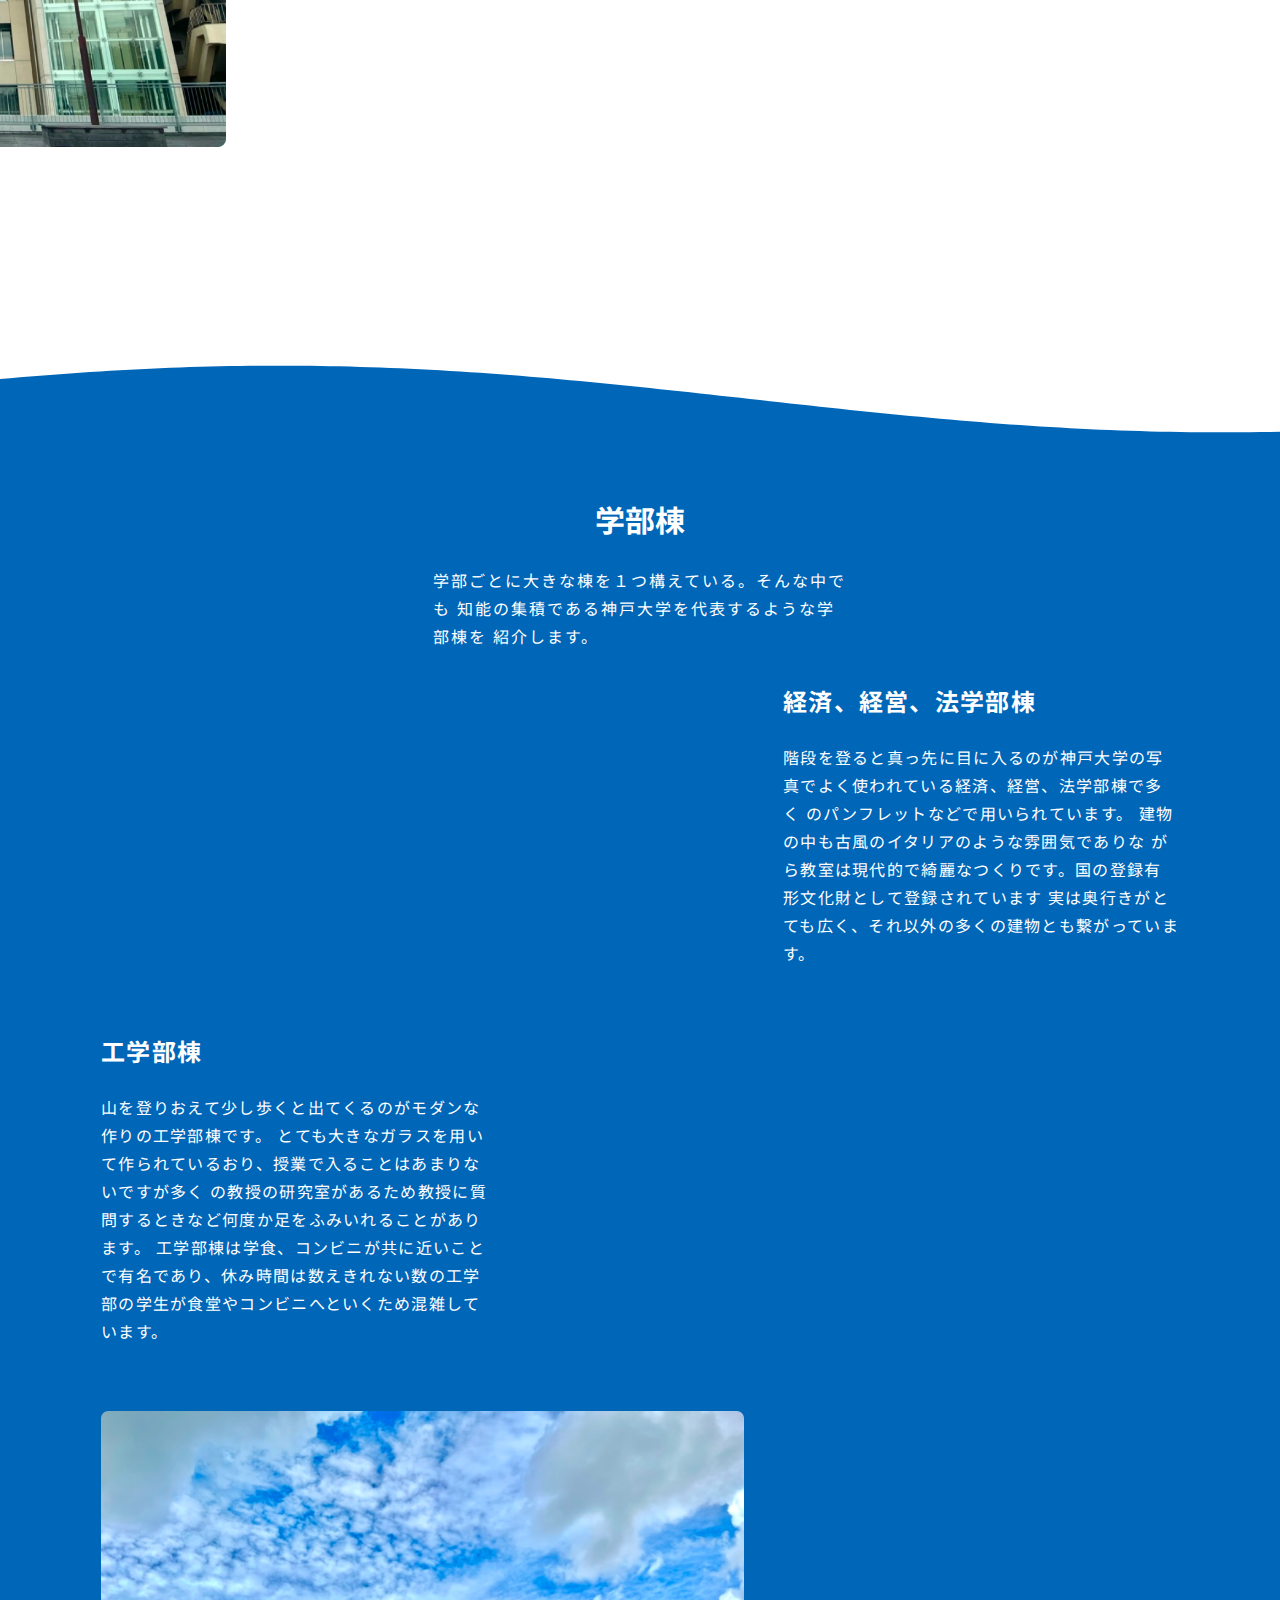
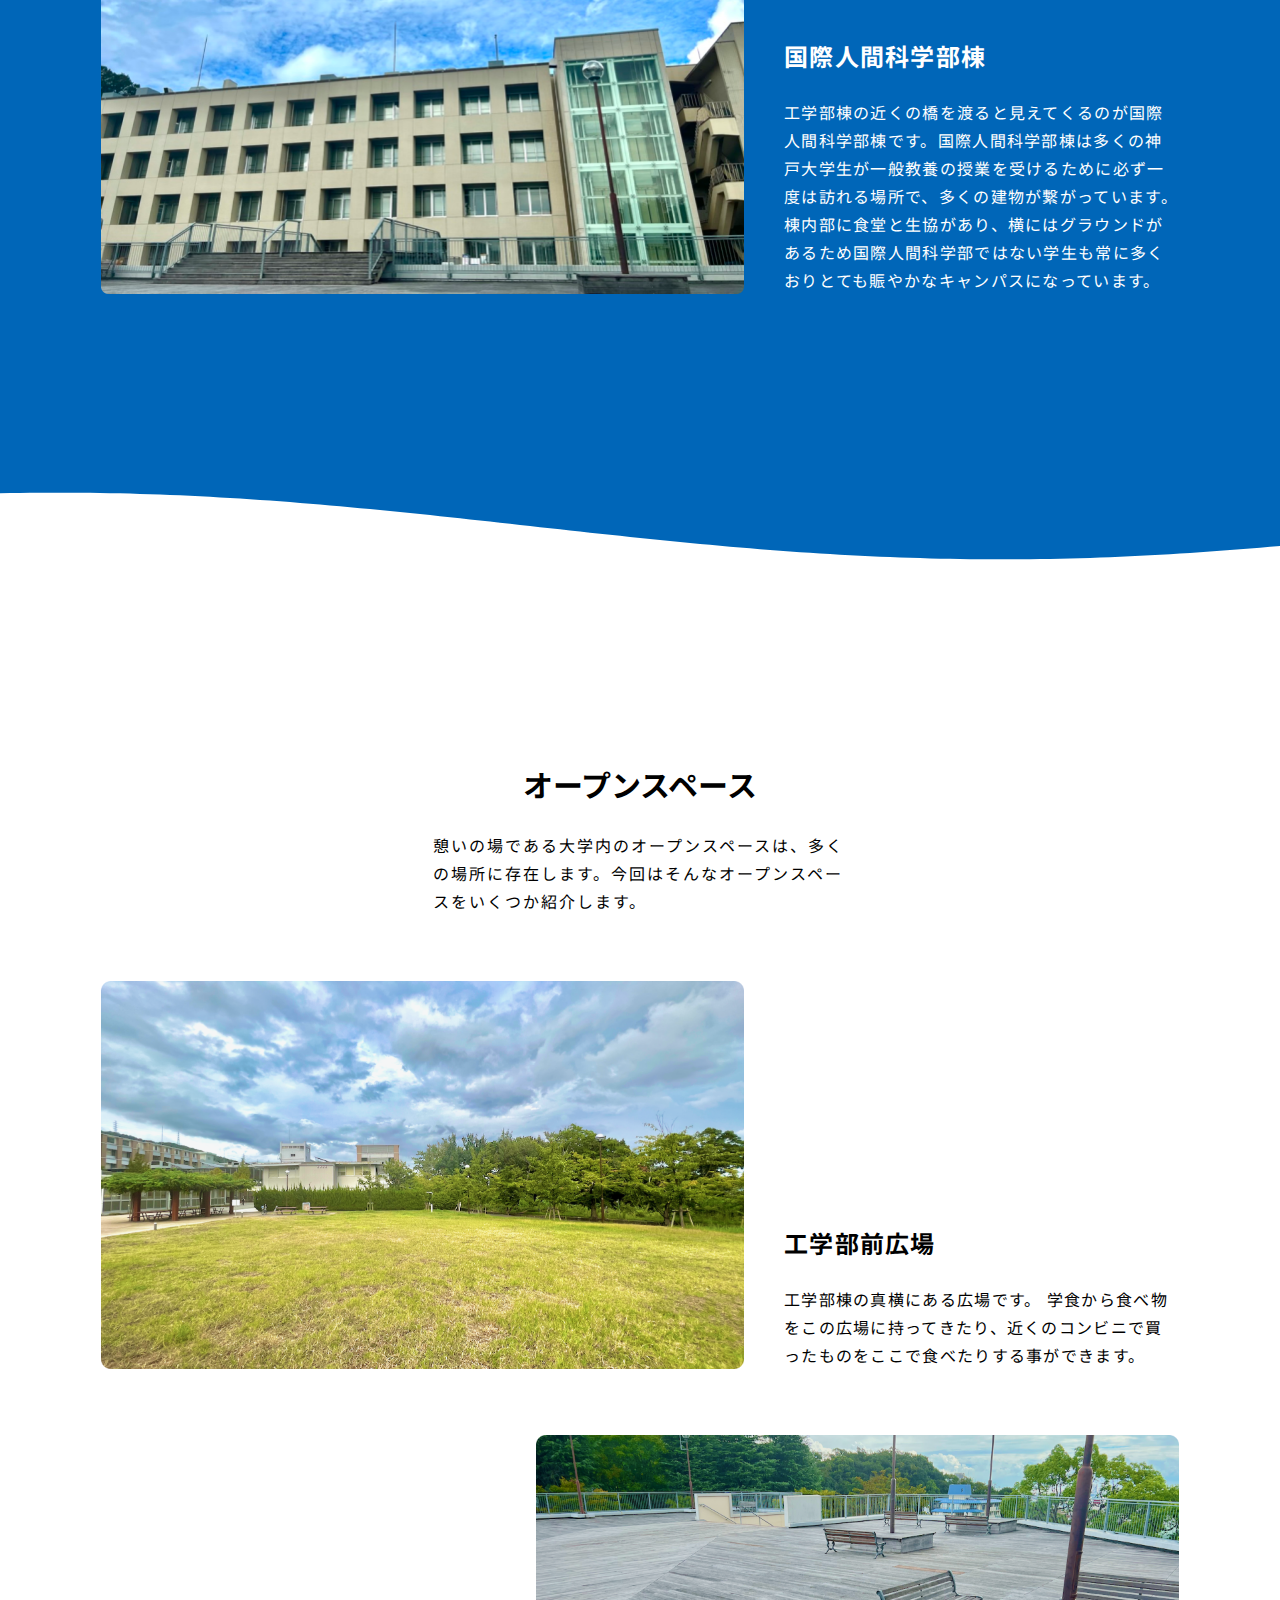
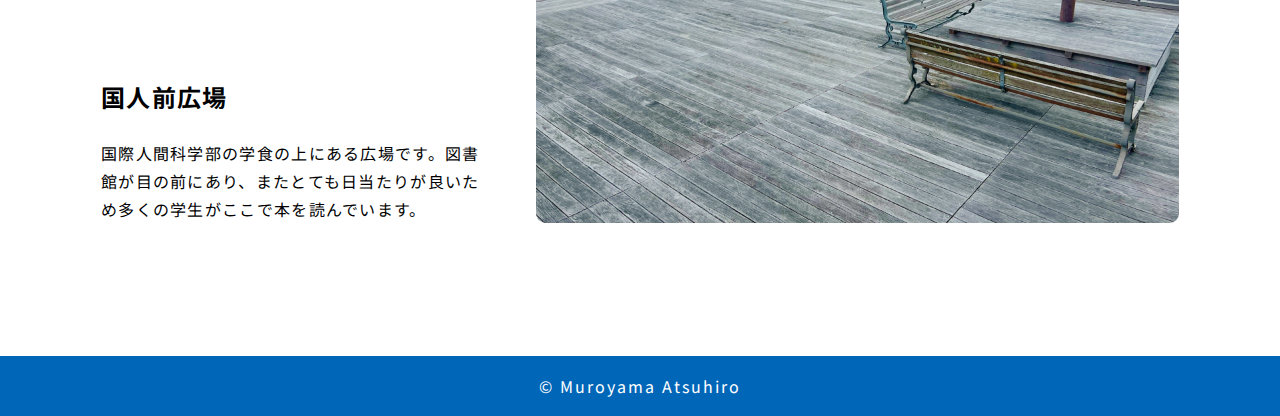
==== commit 80bdb233: "fix: title" ====
--- a/buildingindex.html
+++ b/buildingindex.html
@@ -1,129 +1,145 @@
 <!DOCTYPE html>
 <html lang="en">
-<head>
-    <meta charset="UTF-8">
-    <meta http-equiv="X-UA-Compatible" content="IE=edge">
-    <meta name="viewport" content="width=device-width, initial-scale=1.0">
-    <link rel="preconnect" href="https://fonts.googleapis.com">
-    <link rel="preconnect" href="https://fonts.gstatic.com" crossorigin>
-    <link href="https://fonts.googleapis.com/css2?family=Noto+Sans+JP:wght@100;200;300;400;500;600;700;900&display=swap"
-        rel="stylesheet">
-    <link rel="stylesheet" href="buildingstyle.css">
-    <link rel="stylesheet" href="wavewhite.css">
-    <link rel="stylesheet" href="slick.css">
-    <link rel="stylesheet" href="slick-theme.css">
+  <head>
+    <meta charset="UTF-8" />
+    <meta http-equiv="X-UA-Compatible" content="IE=edge" />
+    <meta name="viewport" content="width=device-width, initial-scale=1.0" />
+    <link rel="preconnect" href="https://fonts.googleapis.com" />
+    <link rel="preconnect" href="https://fonts.gstatic.com" crossorigin />
+    <link
+      href="https://fonts.googleapis.com/css2?family=Noto+Sans+JP:wght@100;200;300;400;500;600;700;900&display=swap"
+      rel="stylesheet"
+    />
+    <link rel="stylesheet" href="buildingstyle.css" />
+    <link rel="stylesheet" href="wavewhite.css" />
+    <link rel="stylesheet" href="slick.css" />
+    <link rel="stylesheet" href="slick-theme.css" />
     <script src="https://ajax.googleapis.com/ajax/libs/jquery/3.7.0/jquery.min.js"></script>
-    <title>Document</title>
-</head>
-<body>
+    <title>建物紹介</title>
+    <link rel="icon" href="favicon.ico" />
+  </head>
+  <body>
     <header>
-        <ul>
-            <li><a href="index.html">TOP</a></li>
-            <li><a href="buildingindex.html">校舎案内</a></li>
-            <li><a href="fuclityindex.html">学部紹介</a></li>
-            <li><a href="studentindex.html">学生の１日</a></li>
-        </ul>
+      <ul>
+        <li><a href="index.html">TOP</a></li>
+        <li><a href="buildingindex.html">校舎案内</a></li>
+        <li><a href="fuclityindex.html">学部紹介</a></li>
+        <li><a href="studentindex.html">学生の１日</a></li>
+      </ul>
     </header>
-    <section id = "firstview">
-        <div class="firstview-textbox">
-            <h1>校舎案内</h1>
-        </div>
+    <section id="firstview">
+      <div class="firstview-textbox">
+        <h1>校舎案内</h1>
+      </div>
     </section>
-    <section id = "building-list-main-text">
-        <p>知識と美しさが混在した神戸大学六甲台キャンパス。キャンパス内に広がる青々とした緑地と美しい庭園は、学生と教員が革新的なアイデアを生み出すインスピレーションの源であり最新の設備の学問に取り組む環境が整備されています。
-        </p>
+    <section id="building-list-main-text">
+      <p>
+        知識と美しさが混在した神戸大学六甲台キャンパス。キャンパス内に広がる青々とした緑地と美しい庭園は、学生と教員が革新的なアイデアを生み出すインスピレーションの源であり最新の設備の学問に取り組む環境が整備されています。
+      </p>
     </section>
     <div class="building-list-images">
-        <div>
-            <img src="images/2_list_b.png" alt="" class="slide-img">
+      <div>
+        <img src="images/2_list_b.png" alt="" class="slide-img" />
+      </div>
+      <div>
+        <img src="images/2_list_e.png" alt="" class="slide-img" />
+      </div>
+      <div>
+        <img src="images/2_list_golabl.png" alt="" class="slide-img" />
+      </div>
+    </div>
+    <section id="faculity-building">
+      <div class="wave">
+        <canvas id="waveCanvas"></canvas>
+      </div>
+      <div class="faculity-building-content-box">
+        <div class="faculity-building-text">
+          <h3>学部棟</h3>
+          <p>
+            学部ごとに大きな棟を１つ構えている。そんな中でも
+            知能の集積である神戸大学を代表するような学部棟を 紹介します。
+          </p>
         </div>
-        <div>
-            <img src="images/2_list_e.png" alt="" class="slide-img">
+        <div class="faculity-building-contents">
+          <div class="fuculity-building-content">
+            <img src="images/2_list_b.png" alt="" />
+            <div class="fuculity-building-textcontent">
+              <h3>経済、経営、法学部棟</h3>
+              <p>
+                階段を登ると真っ先に目に入るのが神戸大学の写
+                真でよく使われている経済、経営、法学部棟で多く
+                のパンフレットなどで用いられています。
+                建物の中も古風のイタリアのような雰囲気でありな
+                がら教室は現代的で綺麗なつくりです。国の登録有
+                形文化財として登録されています
+                実は奥行きがとても広く、それ以外の多くの建物とも繋がっています。
+              </p>
+            </div>
+          </div>
+          <div class="reverse-fuculity-building-content">
+            <div class="fuculity-building-textcontent">
+              <h3>工学部棟</h3>
+              <p>
+                山を登りおえて少し歩くと出てくるのがモダンな作りの工学部棟です。
+                とても大きなガラスを用いて作られているおり、授業で入ることはあまりないですが多く
+                の教授の研究室があるため教授に質問するときなど何度か足をふみいれることがあります。
+                工学部棟は学食、コンビニが共に近いことで有名であり、休み時間は数えきれない数の工学部の学生が食堂やコンビニへといくため混雑しています。
+              </p>
+            </div>
+            <img src="images/2_list_e.png" alt="" />
+          </div>
+          <div class="fuculity-building-content">
+            <img src="images/2_list_golabl.png" alt="" />
+            <div class="fuculity-building-textcontent">
+              <h3>国際人間科学部棟</h3>
+              <p>
+                工学部棟の近くの橋を渡ると見えてくるのが国際人間科学部棟です。国際人間科学部棟は多くの神戸大学生が一般教養の授業を受けるために必ず一度は訪れる場所で、多くの建物が繋がっています。
+                棟内部に食堂と生協があり、横にはグラウンドがあるため国際人間科学部ではない学生も常に多くおりとても賑やかなキャンパスになっています。
+              </p>
+            </div>
+          </div>
         </div>
-        <div>
-            <img src="images/2_list_golabl.png" alt="" class="slide-img">
-        </div>
-    </div>
-    <section id = "faculity-building">
-        <div class="wave">
-            <canvas id="waveCanvas"></canvas>
-        </div>
-        <div class="faculity-building-content-box">
-            <div class="faculity-building-text">
-                <h3>学部棟</h3>
-                <p>学部ごとに大きな棟を１つ構えている。そんな中でも
-                知能の集積である神戸大学を代表するような学部棟を
-                紹介します。</p>
-            </div>
-            <div class = "faculity-building-contents">
-                <div class="fuculity-building-content">
-                    <img src="images/2_list_b.png" alt="">
-                    <div class="fuculity-building-textcontent">
-                        <h3>経済、経営、法学部棟</h3>
-                        <p>階段を登ると真っ先に目に入るのが神戸大学の写
-                            真でよく使われている経済、経営、法学部棟で多く
-                            のパンフレットなどで用いられています。
-                            建物の中も古風のイタリアのような雰囲気でありな
-                            がら教室は現代的で綺麗なつくりです。国の登録有
-                            形文化財として登録されています
-                            実は奥行きがとても広く、それ以外の多くの建物とも繋がっています。</p>
-                    </div>
-                </div>
-                <div class="reverse-fuculity-building-content">
-                    <div class="fuculity-building-textcontent">
-                        <h3>工学部棟</h3>
-                        <p>山を登りおえて少し歩くと出てくるのがモダンな作りの工学部棟です。
-                            とても大きなガラスを用いて作られているおり、授業で入ることはあまりないですが多く
-                            の教授の研究室があるため教授に質問するときなど何度か足をふみいれることがあります。
-                            工学部棟は学食、コンビニが共に近いことで有名であり、休み時間は数えきれない数の工学部の学生が食堂やコンビニへといくため混雑しています。</p>
-                    </div>
-                    <img src="images/2_list_e.png" alt="">
-                </div>
-                <div class="fuculity-building-content">
-                    <img src="images/2_list_golabl.png" alt="">
-                    <div class="fuculity-building-textcontent">
-                        <h3>国際人間科学部棟</h3>
-                        <p>工学部棟の近くの橋を渡ると見えてくるのが国際人間科学部棟です。国際人間科学部棟は多くの神戸大学生が一般教養の授業を受けるために必ず一度は訪れる場所で、多くの建物が繋がっています。
-                        棟内部に食堂と生協があり、横にはグラウンドがあるため国際人間科学部ではない学生も常に多くおりとても賑やかなキャンパスになっています。</p>
-                    </div>
-                </div>
-            </div>
-        </div>
-
+      </div>
     </section>
     <section id="faculity-building-rest">
-        <div class="wave">
-            <canvas id="waveCanvas2"></canvas>
+      <div class="wave">
+        <canvas id="waveCanvas2"></canvas>
+      </div>
+      <div class="faculity-rest-building-box">
+        <div class="faculity-rest-building-text">
+          <h3>オープンスペース</h3>
+          <p>
+            憩いの場である大学内のオープンスペースは、多くの場所に存在します。今回はそんなオープンスペースをいくつか紹介します。
+          </p>
         </div>
-        <div class="faculity-rest-building-box">
-            <div class="faculity-rest-building-text">
-                <h3>オープンスペース</h3>
-                <p>憩いの場である大学内のオープンスペースは、多くの場所に存在します。今回はそんなオープンスペースをいくつか紹介します。</p>
+        <div class="faculity-building-contents,faculity-openspace-container">
+          <div class="fuculity-building-content">
+            <img src="images/2_openspace_e.png" alt="" />
+            <div class="fuculity-building-textcontent">
+              <h3>工学部前広場</h3>
+              <p>
+                工学部棟の真横にある広場です。
+                学食から食べ物をこの広場に持ってきたり、近くのコンビニで買ったものをここで食べたりする事ができます。
+              </p>
             </div>
-            <div class="faculity-building-contents,faculity-openspace-container">
-                <div class="fuculity-building-content">
-                    <img src="images/2_openspace_e.png" alt="">
-                    <div class="fuculity-building-textcontent">
-                        <h3>工学部前広場</h3>
-                        <p>工学部棟の真横にある広場です。
-                        学食から食べ物をこの広場に持ってきたり、近くのコンビニで買ったものをここで食べたりする事ができます。</p>
-                    </div>
-                </div>
-                <div class="reverse-fuculity-building-content">
-                    <div class="fuculity-building-textcontent">
-                        <h3>国人前広場</h3>
-                        <p>国際人間科学部の学食の上にある広場です。図書館が目の前にあり、またとても日当たりが良いため多くの学生がここで本を読んでいます。</p>
-                    </div>
-                    <img src="images/2_openspace_g.png" alt="">
-                </div>
+          </div>
+          <div class="reverse-fuculity-building-content">
+            <div class="fuculity-building-textcontent">
+              <h3>国人前広場</h3>
+              <p>
+                国際人間科学部の学食の上にある広場です。図書館が目の前にあり、またとても日当たりが良いため多くの学生がここで本を読んでいます。
+              </p>
             </div>
+            <img src="images/2_openspace_g.png" alt="" />
+          </div>
         </div>
+      </div>
     </section>
     <footer>
-        <p>&copy; Muroyama Atsuhiro</p>
+      <p>&copy; Muroyama Atsuhiro</p>
     </footer>
     <script src="js/wave.js"></script>
     <script src="js/slick.min.js"></script>
     <script src="js/main.js"></script>
-</body>
-</html>+  </body>
+</html>
